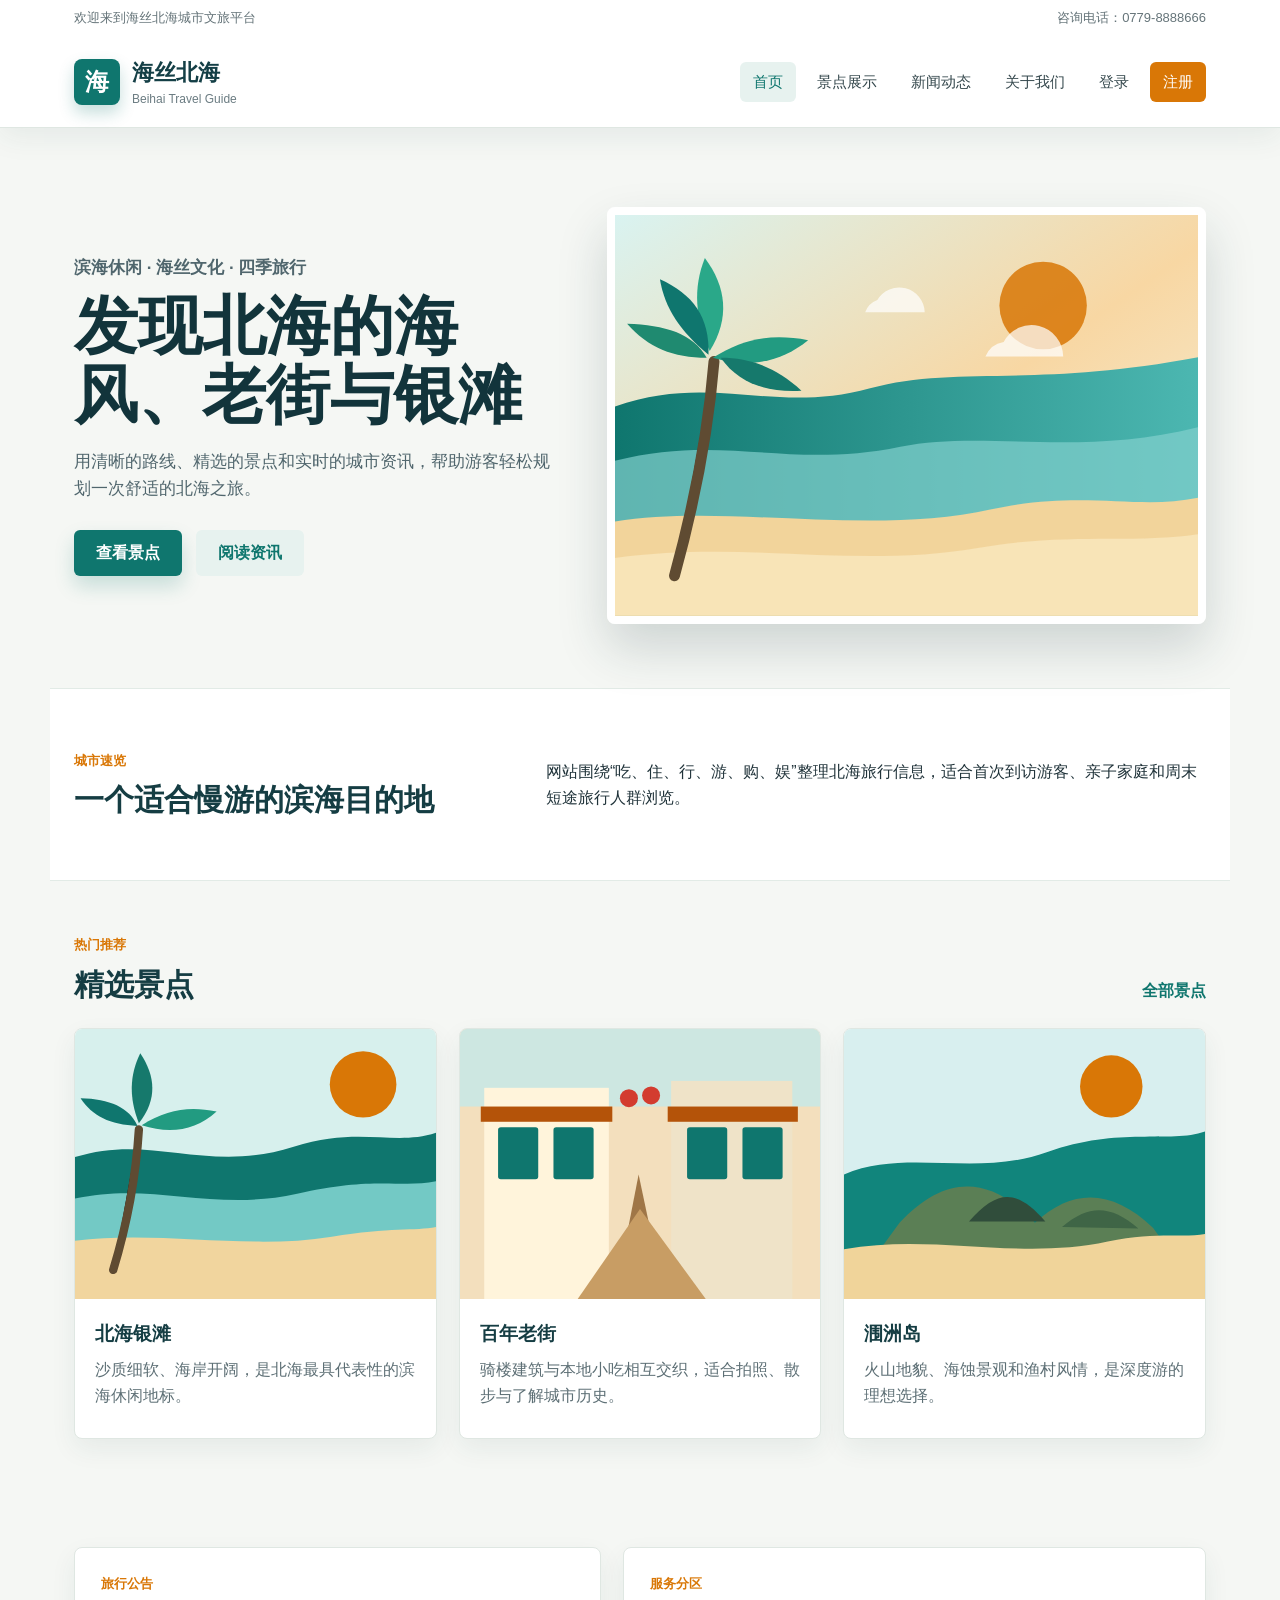
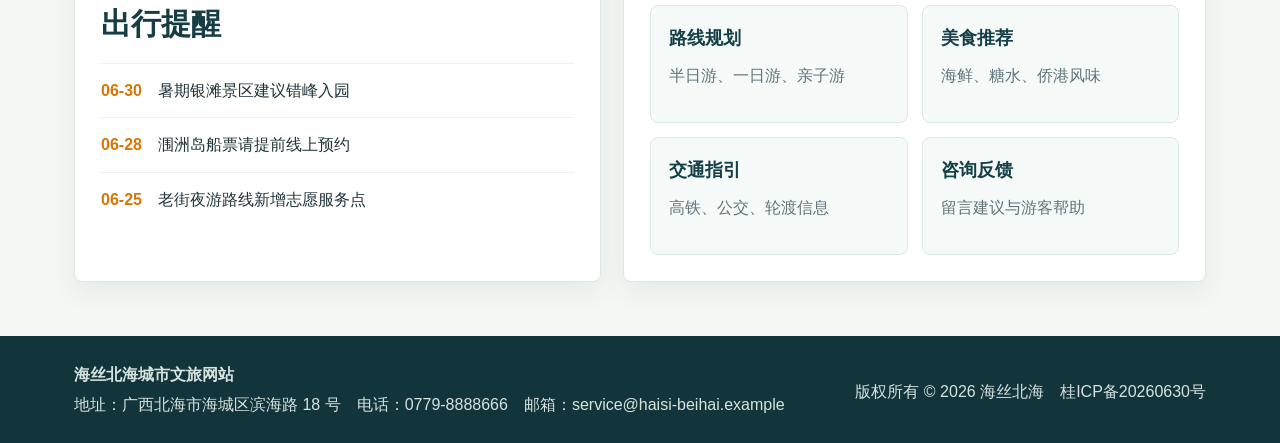
==== 网站/index.html @ 2cbcf2ac "Add files via upload" ====
<!DOCTYPE html>
<html lang="zh-CN">
<head>
  <meta charset="UTF-8">
  <meta name="viewport" content="width=device-width, initial-scale=1.0">
  <title>海丝北海 - 城市文旅首页</title>
  <link rel="stylesheet" href="css/style.css">
</head>
<body>
  <header class="site-header">
    <div class="topbar">
      <span>欢迎来到海丝北海城市文旅平台</span>
      <span>咨询电话：0779-8888666</span>
    </div>
    <div class="brand-row">
      <a class="logo" href="index.html" aria-label="海丝北海首页">
        <span class="logo-mark">海</span>
        <span>
          <strong>海丝北海</strong>
          <small>Beihai Travel Guide</small>
        </span>
      </a>
      <nav class="main-nav">
        <a class="active" href="index.html">首页</a>
        <a href="destinations.html">景点展示</a>
        <a href="news.html">新闻动态</a>
        <a href="about.html">关于我们</a>
        <a href="login.html">登录</a>
        <a class="nav-btn" href="register.html">注册</a>
      </nav>
    </div>
  </header>

  <main>
    <section class="hero carousel" aria-label="城市宣传轮播">
      <div class="hero-copy">
        <p class="eyebrow">滨海休闲 · 海丝文化 · 四季旅行</p>
        <h1>发现北海的海风、老街与银滩</h1>
        <p>用清晰的路线、精选的景点和实时的城市资讯，帮助游客轻松规划一次舒适的北海之旅。</p>
        <div class="hero-actions">
          <a class="primary-btn" href="destinations.html">查看景点</a>
          <a class="secondary-btn" href="news.html">阅读资讯</a>
        </div>
      </div>
      <div class="slide-panel">
        <div class="slide-track">
          <img src="assets/banner-beihai.svg" alt="北海银滩与海上日出">
          <img src="assets/banner-oldstreet.svg" alt="北海老街骑楼风貌">
          <img src="assets/banner-port.svg" alt="北海港口与海丝文化">
        </div>
      </div>
    </section>

    <section class="section intro-band">
      <div>
        <p class="section-kicker">城市速览</p>
        <h2>一个适合慢游的滨海目的地</h2>
      </div>
      <p>网站围绕“吃、住、行、游、购、娱”整理北海旅行信息，适合首次到访游客、亲子家庭和周末短途旅行人群浏览。</p>
    </section>

    <section class="section">
      <div class="section-title">
        <div>
          <p class="section-kicker">热门推荐</p>
          <h2>精选景点</h2>
        </div>
        <a class="text-link" href="destinations.html">全部景点</a>
      </div>
      <div class="card-grid">
        <article class="feature-card">
          <img src="assets/card-beach.svg" alt="银滩景区">
          <div class="card-body">
            <h3>北海银滩</h3>
            <p>沙质细软、海岸开阔，是北海最具代表性的滨海休闲地标。</p>
          </div>
        </article>
        <article class="feature-card">
          <img src="assets/card-street.svg" alt="北海老街">
          <div class="card-body">
            <h3>百年老街</h3>
            <p>骑楼建筑与本地小吃相互交织，适合拍照、散步与了解城市历史。</p>
          </div>
        </article>
        <article class="feature-card">
          <img src="assets/card-island.svg" alt="涠洲岛">
          <div class="card-body">
            <h3>涠洲岛</h3>
            <p>火山地貌、海蚀景观和渔村风情，是深度游的理想选择。</p>
          </div>
        </article>
      </div>
    </section>

    <section class="section info-layout">
      <div class="notice-box">
        <p class="section-kicker">旅行公告</p>
        <h2>出行提醒</h2>
        <ul class="notice-list">
          <li><span>06-30</span><a href="news.html">暑期银滩景区建议错峰入园</a></li>
          <li><span>06-28</span><a href="news.html">涠洲岛船票请提前线上预约</a></li>
          <li><span>06-25</span><a href="news.html">老街夜游路线新增志愿服务点</a></li>
        </ul>
      </div>
      <div class="service-box">
        <p class="section-kicker">服务分区</p>
        <div class="service-grid">
          <div>
            <strong>路线规划</strong>
            <span>半日游、一日游、亲子游</span>
          </div>
          <div>
            <strong>美食推荐</strong>
            <span>海鲜、糖水、侨港风味</span>
          </div>
          <div>
            <strong>交通指引</strong>
            <span>高铁、公交、轮渡信息</span>
          </div>
          <div>
            <strong>咨询反馈</strong>
            <span>留言建议与游客帮助</span>
          </div>
        </div>
      </div>
    </section>
  </main>

  <footer class="site-footer">
    <div>
      <strong>海丝北海城市文旅网站</strong>
      <p>地址：广西北海市海城区滨海路 18 号　电话：0779-8888666　邮箱：service@haisi-beihai.example</p>
    </div>
    <p>版权所有 © 2026 海丝北海　桂ICP备20260630号</p>
  </footer>
</body>
</html>
---- 网站/css/style.css ----
* {
  box-sizing: border-box;
}

body {
  margin: 0;
  color: #20333a;
  font-family: "Microsoft YaHei", "PingFang SC", Arial, sans-serif;
  line-height: 1.6;
  background: #f5f7f4;
}

a {
  color: inherit;
  text-decoration: none;
}

img {
  display: block;
  max-width: 100%;
}

.site-header {
  position: sticky;
  top: 0;
  z-index: 10;
  background: rgba(255, 255, 255, 0.96);
  border-bottom: 1px solid #dfe7e2;
  box-shadow: 0 8px 28px rgba(35, 71, 76, 0.08);
}

.topbar {
  display: flex;
  justify-content: space-between;
  gap: 24px;
  max-width: 1180px;
  margin: 0 auto;
  padding: 8px 24px;
  color: #657479;
  font-size: 13px;
}

.compact-header .brand-row {
  padding-top: 16px;
  padding-bottom: 16px;
}

.brand-row {
  display: flex;
  align-items: center;
  justify-content: space-between;
  gap: 28px;
  max-width: 1180px;
  margin: 0 auto;
  padding: 18px 24px;
}

.logo {
  display: flex;
  align-items: center;
  gap: 12px;
  min-width: 190px;
}

.logo-mark {
  display: grid;
  width: 46px;
  height: 46px;
  place-items: center;
  color: #fff;
  font-size: 24px;
  font-weight: 800;
  background: #0f766e;
  border-radius: 8px;
  box-shadow: 0 8px 16px rgba(15, 118, 110, 0.24);
}

.logo strong {
  display: block;
  color: #143f46;
  font-size: 22px;
  letter-spacing: 0;
}

.logo small {
  display: block;
  color: #6b7c82;
  font-size: 12px;
}

.main-nav {
  display: flex;
  align-items: center;
  justify-content: flex-end;
  gap: 8px;
  flex-wrap: wrap;
}

.main-nav a {
  padding: 8px 13px;
  border-radius: 6px;
  color: #35484d;
  font-size: 15px;
}

.main-nav a:hover,
.main-nav a.active {
  color: #0f766e;
  background: #e7f2ef;
}

.main-nav .nav-btn {
  color: #fff;
  background: #d97706;
}

.main-nav .nav-btn:hover,
.main-nav .nav-btn.active {
  color: #fff;
  background: #b45309;
}

.hero {
  display: grid;
  grid-template-columns: minmax(0, 0.9fr) minmax(360px, 1.1fr);
  align-items: center;
  gap: 42px;
  max-width: 1180px;
  min-height: 560px;
  margin: 0 auto;
  padding: 56px 24px 42px;
}

.hero-copy h1,
.page-hero h1 {
  margin: 0 0 18px;
  color: #12343b;
  font-size: clamp(36px, 5vw, 64px);
  line-height: 1.08;
  letter-spacing: 0;
}

.hero-copy p {
  max-width: 560px;
  color: #50666d;
  font-size: 17px;
}

.eyebrow,
.section-kicker {
  margin: 0 0 10px;
  color: #d97706;
  font-size: 13px;
  font-weight: 700;
  text-transform: uppercase;
}

.hero-actions {
  display: flex;
  gap: 14px;
  margin-top: 28px;
  flex-wrap: wrap;
}

.primary-btn,
.secondary-btn,
.auth-form button {
  display: inline-flex;
  align-items: center;
  justify-content: center;
  min-height: 44px;
  padding: 10px 22px;
  border: 0;
  border-radius: 6px;
  cursor: pointer;
  font-weight: 700;
}

.primary-btn,
.auth-form button {
  color: #fff;
  background: #0f766e;
  box-shadow: 0 10px 20px rgba(15, 118, 110, 0.2);
}

.primary-btn:hover,
.auth-form button:hover {
  background: #115e59;
}

.secondary-btn {
  color: #0f766e;
  background: #e7f2ef;
}

.slide-panel {
  overflow: hidden;
  border: 8px solid #fff;
  border-radius: 8px;
  box-shadow: 0 24px 50px rgba(25, 57, 63, 0.18);
}

.slide-track {
  display: flex;
  width: 300%;
  animation: slideShow 12s infinite;
}

.slide-track img {
  width: 33.333%;
  aspect-ratio: 16 / 11;
  object-fit: cover;
}

@keyframes slideShow {
  0%, 28% {
    transform: translateX(0);
  }
  35%, 62% {
    transform: translateX(-33.333%);
  }
  70%, 95% {
    transform: translateX(-66.666%);
  }
  100% {
    transform: translateX(0);
  }
}

.section {
  max-width: 1180px;
  margin: 0 auto;
  padding: 54px 24px;
}

.intro-band {
  display: grid;
  grid-template-columns: 0.8fr 1.2fr;
  gap: 32px;
  align-items: center;
  background: #fff;
  border-top: 1px solid #e2ebe6;
  border-bottom: 1px solid #e2ebe6;
}

.intro-band h2,
.section-title h2,
.notice-box h2,
.about-text h2 {
  margin: 0;
  color: #153d43;
  font-size: 30px;
  line-height: 1.25;
}

.section-title {
  display: flex;
  align-items: flex-end;
  justify-content: space-between;
  gap: 24px;
  margin-bottom: 24px;
}

.text-link {
  color: #0f766e;
  font-weight: 700;
}

.card-grid,
.product-grid {
  display: grid;
  grid-template-columns: repeat(3, minmax(0, 1fr));
  gap: 22px;
}

.feature-card,
.product-card,
.notice-box,
.service-box,
.news-item,
.sidebar,
.contact-card,
.auth-form,
.auth-visual {
  background: #fff;
  border: 1px solid #dfe7e2;
  border-radius: 8px;
  box-shadow: 0 10px 26px rgba(30, 64, 69, 0.07);
}

.feature-card {
  overflow: hidden;
}

.feature-card img {
  width: 100%;
  aspect-ratio: 4 / 3;
  object-fit: cover;
}

.card-body {
  padding: 20px;
}

.card-body h3,
.product-card h2,
.news-item h2 {
  margin: 0 0 8px;
  color: #153d43;
}

.card-body p,
.product-card p,
.news-item p,
.about-text p,
.contact-card p {
  margin: 0 0 10px;
  color: #5d6f75;
}

.info-layout {
  display: grid;
  grid-template-columns: 0.95fr 1.05fr;
  gap: 22px;
}

.notice-box,
.service-box,
.sidebar,
.contact-card {
  padding: 26px;
}

.notice-list {
  margin: 20px 0 0;
  padding: 0;
  list-style: none;
}

.notice-list li {
  display: flex;
  align-items: center;
  gap: 16px;
  padding: 14px 0;
  border-top: 1px solid #edf2ef;
}

.notice-list span {
  color: #d97706;
  font-weight: 700;
}

.service-grid {
  display: grid;
  grid-template-columns: repeat(2, minmax(0, 1fr));
  gap: 14px;
}

.service-grid div {
  min-height: 118px;
  padding: 18px;
  background: #f5faf8;
  border: 1px solid #dbe9e4;
  border-radius: 8px;
}

.service-grid strong,
.service-grid span {
  display: block;
}

.service-grid strong {
  margin-bottom: 10px;
  color: #143f46;
  font-size: 18px;
}

.service-grid span {
  color: #607379;
}

.page-hero {
  min-height: 300px;
  padding: 70px 24px;
  color: #fff;
  text-align: center;
  background: linear-gradient(110deg, rgba(12, 74, 80, 0.92), rgba(217, 119, 6, 0.72)), url("../assets/banner-beihai.svg") center / cover;
}

.page-hero h1,
.page-hero p {
  color: #fff;
}

.page-hero p {
  max-width: 680px;
  margin: 0 auto;
}

.scenic-hero {
  background-image: linear-gradient(110deg, rgba(12, 74, 80, 0.9), rgba(217, 119, 6, 0.68)), url("../assets/banner-oldstreet.svg");
}

.news-hero {
  background-image: linear-gradient(110deg, rgba(12, 74, 80, 0.9), rgba(217, 119, 6, 0.68)), url("../assets/banner-port.svg");
}

.about-hero {
  background-image: linear-gradient(110deg, rgba(12, 74, 80, 0.9), rgba(217, 119, 6, 0.68)), url("../assets/banner-beihai.svg");
}

.product-grid {
  grid-template-columns: repeat(2, minmax(0, 1fr));
}

.product-card {
  display: grid;
  grid-template-columns: 180px 1fr;
  gap: 20px;
  padding: 18px;
  align-items: center;
}

.product-card img {
  width: 180px;
  height: 135px;
  object-fit: cover;
  border-radius: 6px;
}

.news-layout,
.about-layout {
  display: grid;
  grid-template-columns: minmax(0, 1fr) 300px;
  gap: 24px;
  align-items: start;
}

.news-list {
  display: grid;
  gap: 18px;
}

.news-item {
  padding: 24px;
}

.news-item time {
  color: #d97706;
  font-weight: 700;
}

.sidebar {
  position: sticky;
  top: 110px;
}

.sidebar h3,
.contact-card h3 {
  margin-top: 0;
  color: #153d43;
}

.sidebar a {
  display: block;
  padding: 12px 0;
  color: #52676d;
  border-top: 1px solid #edf2ef;
}

.sidebar a:hover {
  color: #0f766e;
}

.about-text {
  padding-right: 18px;
}

.auth-page {
  display: grid;
  min-height: calc(100vh - 178px);
  place-items: center;
  padding: 48px 24px;
  background: linear-gradient(135deg, #e7f2ef 0%, #f6efe4 100%);
}

.auth-panel {
  display: grid;
  grid-template-columns: minmax(280px, 0.85fr) minmax(320px, 1fr);
  width: min(960px, 100%);
  gap: 22px;
}

.auth-visual {
  min-height: 420px;
  padding: 34px;
  color: #fff;
  background: linear-gradient(150deg, rgba(15, 118, 110, 0.93), rgba(217, 119, 6, 0.74)), url("../assets/banner-oldstreet.svg") center / cover;
}

.auth-visual h1 {
  margin: 0 0 14px;
  font-size: 38px;
  line-height: 1.18;
}

.auth-visual p {
  color: #eef8f4;
}

.auth-form {
  display: flex;
  flex-direction: column;
  padding: 32px;
}

.single-form {
  width: min(460px, 100%);
}

.auth-form h1,
.auth-form h2 {
  margin: 0 0 24px;
  color: #153d43;
  font-size: 28px;
}

.auth-form label {
  margin-bottom: 8px;
  color: #344c52;
  font-weight: 700;
}

.auth-form input,
.auth-form select {
  width: 100%;
  min-height: 44px;
  margin-bottom: 16px;
  padding: 10px 12px;
  color: #20333a;
  border: 1px solid #cbd8d2;
  border-radius: 6px;
  outline: none;
  background: #fff;
}

.auth-form input:focus,
.auth-form select:focus {
  border-color: #0f766e;
  box-shadow: 0 0 0 3px rgba(15, 118, 110, 0.12);
}

.form-row {
  display: flex;
  align-items: center;
  justify-content: space-between;
  gap: 16px;
  margin: 0 0 16px;
}

.check-line {
  display: flex;
  align-items: center;
  gap: 8px;
  margin: 0;
  font-weight: 400;
}

.check-line input {
  width: auto;
  min-height: auto;
  margin: 0;
}

.form-row a,
.form-tip a {
  color: #0f766e;
  font-weight: 700;
}

.agree-line {
  margin-bottom: 18px;
}

.form-tip {
  margin: 18px 0 0;
  text-align: center;
  color: #607379;
}

.site-footer {
  display: flex;
  align-items: center;
  justify-content: space-between;
  gap: 24px;
  padding: 26px max(24px, calc((100vw - 1180px) / 2 + 24px));
  color: #d7e3df;
  background: #12343b;
}

.site-footer p {
  margin: 4px 0 0;
}

@media (max-width: 900px) {
  .brand-row,
  .topbar,
  .site-footer,
  .form-row {
    align-items: flex-start;
    flex-direction: column;
  }

  .main-nav {
    justify-content: flex-start;
  }

  .hero,
  .intro-band,
  .info-layout,
  .auth-panel,
  .news-layout,
  .about-layout {
    grid-template-columns: 1fr;
  }

  .card-grid,
  .product-grid {
    grid-template-columns: 1fr;
  }

  .hero {
    min-height: auto;
    padding-top: 38px;
  }

  .auth-visual {
    min-height: 260px;
  }

  .sidebar {
    position: static;
  }
}

@media (max-width: 620px) {
  .main-nav a {
    padding: 7px 10px;
    font-size: 14px;
  }

  .hero-copy h1,
  .page-hero h1 {
    font-size: 36px;
  }

  .service-grid,
  .product-card {
    grid-template-columns: 1fr;
  }

  .product-card img {
    width: 100%;
    height: auto;
  }

  .section {
    padding: 42px 18px;
  }

  .auth-page {
    padding: 32px 18px;
  }
}
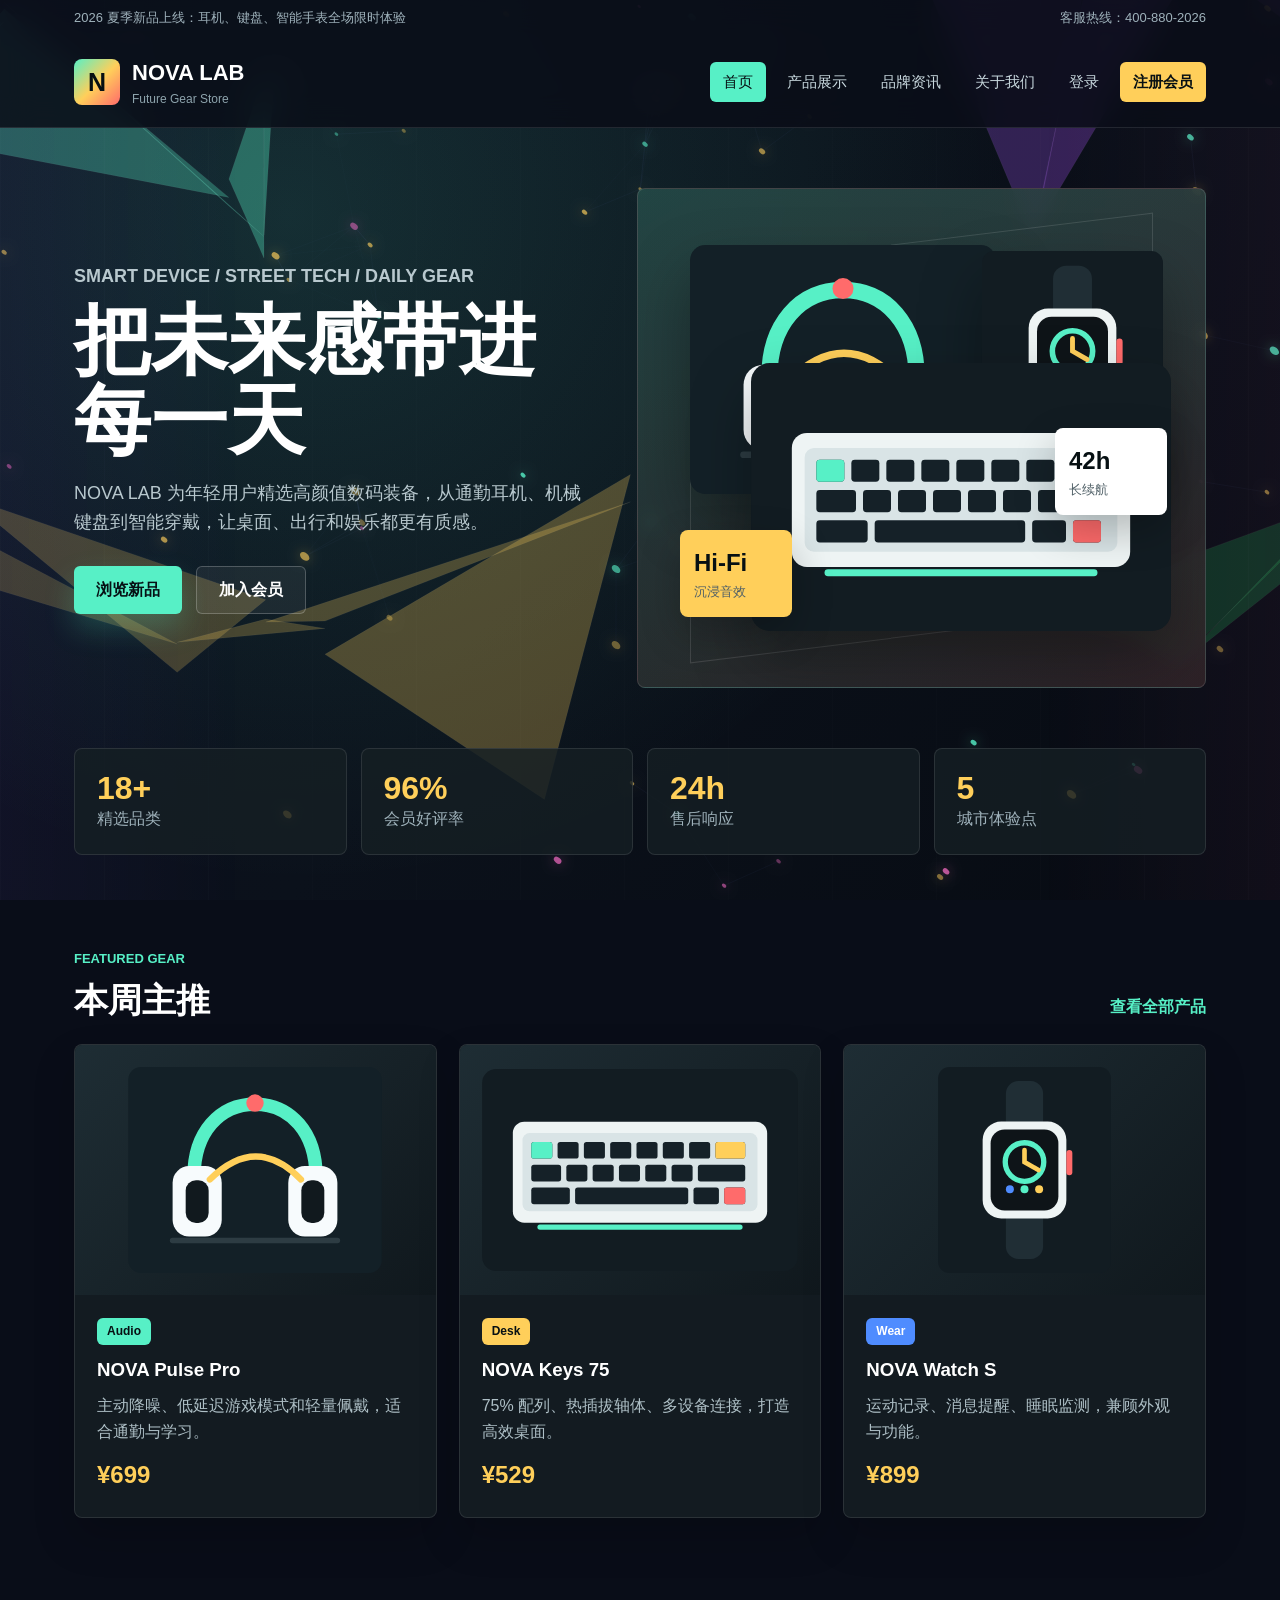
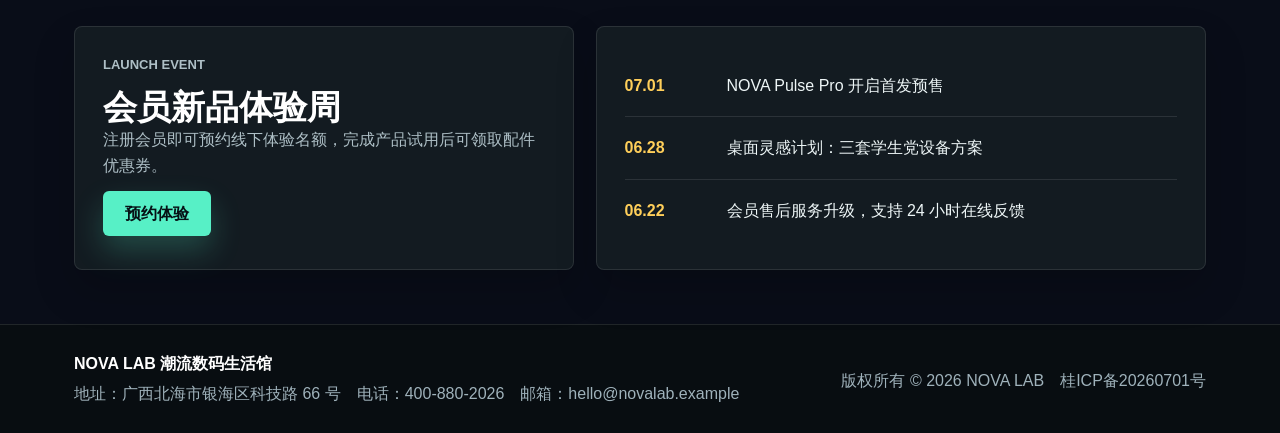
==== commit e63ae92f: "Sync animated site into Pages subfolder" ====
--- a/网站/index.html
+++ b/网站/index.html
@@ -3,124 +3,123 @@
 <head>
   <meta charset="UTF-8">
   <meta name="viewport" content="width=device-width, initial-scale=1.0">
-  <title>海丝北海 - 城市文旅首页</title>
+  <title>NOVA LAB - 潮流数码生活馆</title>
   <link rel="stylesheet" href="css/style.css">
 </head>
 <body>
+  <canvas id="ambient-canvas" aria-hidden="true"></canvas>
   <header class="site-header">
-    <div class="topbar">
-      <span>欢迎来到海丝北海城市文旅平台</span>
-      <span>咨询电话：0779-8888666</span>
+    <div class="announcement">
+      <span>2026 夏季新品上线：耳机、键盘、智能手表全场限时体验</span>
+      <span>客服热线：400-880-2026</span>
     </div>
-    <div class="brand-row">
-      <a class="logo" href="index.html" aria-label="海丝北海首页">
-        <span class="logo-mark">海</span>
-        <span>
-          <strong>海丝北海</strong>
-          <small>Beihai Travel Guide</small>
-        </span>
+    <div class="nav-wrap">
+      <a class="brand" href="index.html" aria-label="NOVA LAB 首页">
+        <span class="brand-mark">N</span>
+        <span><strong>NOVA LAB</strong><small>Future Gear Store</small></span>
       </a>
       <nav class="main-nav">
         <a class="active" href="index.html">首页</a>
-        <a href="destinations.html">景点展示</a>
-        <a href="news.html">新闻动态</a>
+        <a href="destinations.html">产品展示</a>
+        <a href="news.html">品牌资讯</a>
         <a href="about.html">关于我们</a>
         <a href="login.html">登录</a>
-        <a class="nav-btn" href="register.html">注册</a>
+        <a class="nav-action" href="register.html">注册会员</a>
       </nav>
     </div>
   </header>
 
   <main>
-    <section class="hero carousel" aria-label="城市宣传轮播">
+    <section class="hero">
       <div class="hero-copy">
-        <p class="eyebrow">滨海休闲 · 海丝文化 · 四季旅行</p>
-        <h1>发现北海的海风、老街与银滩</h1>
-        <p>用清晰的路线、精选的景点和实时的城市资讯，帮助游客轻松规划一次舒适的北海之旅。</p>
+        <p class="eyebrow">Smart Device / Street Tech / Daily Gear</p>
+        <h1>把未来感带进每一天</h1>
+        <p>NOVA LAB 为年轻用户精选高颜值数码装备，从通勤耳机、机械键盘到智能穿戴，让桌面、出行和娱乐都更有质感。</p>
         <div class="hero-actions">
-          <a class="primary-btn" href="destinations.html">查看景点</a>
-          <a class="secondary-btn" href="news.html">阅读资讯</a>
+          <a class="primary-btn" href="destinations.html">浏览新品</a>
+          <a class="ghost-btn" href="register.html">加入会员</a>
         </div>
       </div>
-      <div class="slide-panel">
-        <div class="slide-track">
-          <img src="assets/banner-beihai.svg" alt="北海银滩与海上日出">
-          <img src="assets/banner-oldstreet.svg" alt="北海老街骑楼风貌">
-          <img src="assets/banner-port.svg" alt="北海港口与海丝文化">
+      <div class="hero-stage" aria-label="NOVA LAB 产品视觉">
+        <img class="hero-device hero-device-main" src="assets/nova-headphone.svg" alt="NOVA Pulse 无线耳机">
+        <img class="hero-device hero-device-watch" src="assets/nova-watch.svg" alt="NOVA Watch 智能手表">
+        <img class="hero-device hero-device-keyboard" src="assets/nova-keyboard.svg" alt="NOVA Keys 机械键盘">
+        <div class="spec-card spec-one">
+          <strong>42h</strong>
+          <span>长续航</span>
+        </div>
+        <div class="spec-card spec-two">
+          <strong>Hi-Fi</strong>
+          <span>沉浸音效</span>
         </div>
       </div>
     </section>
 
-    <section class="section intro-band">
-      <div>
-        <p class="section-kicker">城市速览</p>
-        <h2>一个适合慢游的滨海目的地</h2>
-      </div>
-      <p>网站围绕“吃、住、行、游、购、娱”整理北海旅行信息，适合首次到访游客、亲子家庭和周末短途旅行人群浏览。</p>
+    <section class="metric-strip">
+      <div><strong>18+</strong><span>精选品类</span></div>
+      <div><strong>96%</strong><span>会员好评率</span></div>
+      <div><strong>24h</strong><span>售后响应</span></div>
+      <div><strong>5</strong><span>城市体验点</span></div>
     </section>
 
     <section class="section">
-      <div class="section-title">
+      <div class="section-head">
         <div>
-          <p class="section-kicker">热门推荐</p>
-          <h2>精选景点</h2>
+          <p class="eyebrow">Featured Gear</p>
+          <h2>本周主推</h2>
         </div>
-        <a class="text-link" href="destinations.html">全部景点</a>
+        <a class="text-link" href="destinations.html">查看全部产品</a>
       </div>
-      <div class="card-grid">
-        <article class="feature-card">
-          <img src="assets/card-beach.svg" alt="银滩景区">
-          <div class="card-body">
-            <h3>北海银滩</h3>
-            <p>沙质细软、海岸开阔，是北海最具代表性的滨海休闲地标。</p>
+      <div class="product-grid">
+        <article class="product-card">
+          <img src="assets/nova-headphone.svg" alt="NOVA Pulse Pro 无线耳机">
+          <div class="product-body">
+            <span class="tag">Audio</span>
+            <h3>NOVA Pulse Pro</h3>
+            <p>主动降噪、低延迟游戏模式和轻量佩戴，适合通勤与学习。</p>
+            <strong>¥699</strong>
           </div>
         </article>
-        <article class="feature-card">
-          <img src="assets/card-street.svg" alt="北海老街">
-          <div class="card-body">
-            <h3>百年老街</h3>
-            <p>骑楼建筑与本地小吃相互交织，适合拍照、散步与了解城市历史。</p>
+        <article class="product-card">
+          <img src="assets/nova-keyboard.svg" alt="NOVA Keys 机械键盘">
+          <div class="product-body">
+            <span class="tag orange">Desk</span>
+            <h3>NOVA Keys 75</h3>
+            <p>75% 配列、热插拔轴体、多设备连接，打造高效桌面。</p>
+            <strong>¥529</strong>
           </div>
         </article>
-        <article class="feature-card">
-          <img src="assets/card-island.svg" alt="涠洲岛">
-          <div class="card-body">
-            <h3>涠洲岛</h3>
-            <p>火山地貌、海蚀景观和渔村风情，是深度游的理想选择。</p>
+        <article class="product-card">
+          <img src="assets/nova-watch.svg" alt="NOVA Watch 智能手表">
+          <div class="product-body">
+            <span class="tag blue">Wear</span>
+            <h3>NOVA Watch S</h3>
+            <p>运动记录、消息提醒、睡眠监测，兼顾外观与功能。</p>
+            <strong>¥899</strong>
           </div>
         </article>
       </div>
     </section>
 
-    <section class="section info-layout">
-      <div class="notice-box">
-        <p class="section-kicker">旅行公告</p>
-        <h2>出行提醒</h2>
-        <ul class="notice-list">
-          <li><span>06-30</span><a href="news.html">暑期银滩景区建议错峰入园</a></li>
-          <li><span>06-28</span><a href="news.html">涠洲岛船票请提前线上预约</a></li>
-          <li><span>06-25</span><a href="news.html">老街夜游路线新增志愿服务点</a></li>
-        </ul>
+    <section class="section split-section">
+      <div class="campaign-panel">
+        <p class="eyebrow">Launch Event</p>
+        <h2>会员新品体验周</h2>
+        <p>注册会员即可预约线下体验名额，完成产品试用后可领取配件优惠券。</p>
+        <a class="primary-btn" href="register.html">预约体验</a>
       </div>
-      <div class="service-box">
-        <p class="section-kicker">服务分区</p>
-        <div class="service-grid">
-          <div>
-            <strong>路线规划</strong>
-            <span>半日游、一日游、亲子游</span>
-          </div>
-          <div>
-            <strong>美食推荐</strong>
-            <span>海鲜、糖水、侨港风味</span>
-          </div>
-          <div>
-            <strong>交通指引</strong>
-            <span>高铁、公交、轮渡信息</span>
-          </div>
-          <div>
-            <strong>咨询反馈</strong>
-            <span>留言建议与游客帮助</span>
-          </div>
+      <div class="news-panel">
+        <div class="news-row">
+          <time datetime="2026-07-01">07.01</time>
+          <a href="news.html">NOVA Pulse Pro 开启首发预售</a>
+        </div>
+        <div class="news-row">
+          <time datetime="2026-06-28">06.28</time>
+          <a href="news.html">桌面灵感计划：三套学生党设备方案</a>
+        </div>
+        <div class="news-row">
+          <time datetime="2026-06-22">06.22</time>
+          <a href="news.html">会员售后服务升级，支持 24 小时在线反馈</a>
         </div>
       </div>
     </section>
@@ -128,10 +127,11 @@
 
   <footer class="site-footer">
     <div>
-      <strong>海丝北海城市文旅网站</strong>
-      <p>地址：广西北海市海城区滨海路 18 号　电话：0779-8888666　邮箱：service@haisi-beihai.example</p>
+      <strong>NOVA LAB 潮流数码生活馆</strong>
+      <p>地址：广西北海市银海区科技路 66 号　电话：400-880-2026　邮箱：hello@novalab.example</p>
     </div>
-    <p>版权所有 © 2026 海丝北海　桂ICP备20260630号</p>
+    <p>版权所有 © 2026 NOVA LAB　桂ICP备20260701号</p>
   </footer>
+  <script src="js/ambient.js"></script>
 </body>
 </html>
--- a/网站/css/style.css
+++ b/网站/css/style.css
@@ -4,10 +4,36 @@
 
 body {
   margin: 0;
-  color: #20333a;
+  color: #eef6f7;
   font-family: "Microsoft YaHei", "PingFang SC", Arial, sans-serif;
   line-height: 1.6;
-  background: #f5f7f4;
+  background: #090d18;
+  overflow-x: hidden;
+}
+
+#ambient-canvas {
+  position: fixed;
+  inset: 0;
+  z-index: -2;
+  width: 100%;
+  height: 100%;
+  pointer-events: none;
+  background:
+    radial-gradient(circle at 12% 18%, rgba(118, 70, 255, 0.16), transparent 30%),
+    radial-gradient(circle at 82% 12%, rgba(87, 240, 198, 0.12), transparent 28%),
+    linear-gradient(180deg, #0a0d1c 0%, #0b1019 52%, #070b12 100%);
+}
+
+body::before {
+  position: fixed;
+  inset: 0;
+  z-index: -1;
+  content: "";
+  pointer-events: none;
+  background:
+    linear-gradient(90deg, rgba(142, 93, 255, 0.12), transparent 20%, transparent 80%, rgba(255, 111, 203, 0.1)),
+    repeating-linear-gradient(90deg, rgba(255, 255, 255, 0.03) 0 1px, transparent 1px 104px);
+  opacity: 0.44;
 }
 
 a {
@@ -23,29 +49,29 @@
 .site-header {
   position: sticky;
   top: 0;
-  z-index: 10;
-  background: rgba(255, 255, 255, 0.96);
-  border-bottom: 1px solid #dfe7e2;
-  box-shadow: 0 8px 28px rgba(35, 71, 76, 0.08);
-}
-
-.topbar {
+  z-index: 20;
+  background: rgba(10, 13, 24, 0.86);
+  border-bottom: 1px solid rgba(255, 255, 255, 0.1);
+  backdrop-filter: blur(16px);
+}
+
+.announcement {
   display: flex;
   justify-content: space-between;
-  gap: 24px;
+  gap: 20px;
   max-width: 1180px;
   margin: 0 auto;
   padding: 8px 24px;
-  color: #657479;
+  color: #9fb2bb;
   font-size: 13px;
 }
 
-.compact-header .brand-row {
+.compact-header .nav-wrap {
   padding-top: 16px;
   padding-bottom: 16px;
 }
 
-.brand-row {
+.nav-wrap {
   display: flex;
   align-items: center;
   justify-content: space-between;
@@ -55,36 +81,38 @@
   padding: 18px 24px;
 }
 
-.logo {
+.brand {
   display: flex;
   align-items: center;
   gap: 12px;
-  min-width: 190px;
-}
-
-.logo-mark {
+  min-width: 205px;
+}
+
+.brand-mark {
   display: grid;
   width: 46px;
   height: 46px;
   place-items: center;
-  color: #fff;
-  font-size: 24px;
-  font-weight: 800;
-  background: #0f766e;
+  color: #071013;
+  font-size: 25px;
+  font-weight: 900;
+  background: linear-gradient(135deg, #57f0c6, #ffcf5a 52%, #ff6b6b);
   border-radius: 8px;
-  box-shadow: 0 8px 16px rgba(15, 118, 110, 0.24);
-}
-
-.logo strong {
+}
+
+.brand strong,
+.brand small {
   display: block;
-  color: #143f46;
+}
+
+.brand strong {
+  color: #ffffff;
   font-size: 22px;
   letter-spacing: 0;
 }
 
-.logo small {
-  display: block;
-  color: #6b7c82;
+.brand small {
+  color: #8ea4ad;
   font-size: 12px;
 }
 
@@ -98,72 +126,72 @@
 
 .main-nav a {
   padding: 8px 13px;
+  color: #c8d8de;
   border-radius: 6px;
-  color: #35484d;
   font-size: 15px;
 }
 
 .main-nav a:hover,
 .main-nav a.active {
-  color: #0f766e;
-  background: #e7f2ef;
-}
-
-.main-nav .nav-btn {
-  color: #fff;
-  background: #d97706;
-}
-
-.main-nav .nav-btn:hover,
-.main-nav .nav-btn.active {
-  color: #fff;
-  background: #b45309;
+  color: #071013;
+  background: #57f0c6;
+}
+
+.main-nav .nav-action {
+  color: #071013;
+  background: #ffcf5a;
+  font-weight: 800;
+}
+
+.main-nav .nav-action:hover,
+.main-nav .nav-action.active {
+  color: #071013;
+  background: #ff9f43;
 }
 
 .hero {
   display: grid;
-  grid-template-columns: minmax(0, 0.9fr) minmax(360px, 1.1fr);
-  align-items: center;
-  gap: 42px;
+  grid-template-columns: minmax(0, 0.95fr) minmax(420px, 1.05fr);
+  gap: 48px;
+  align-items: center;
   max-width: 1180px;
-  min-height: 560px;
+  min-height: 620px;
   margin: 0 auto;
-  padding: 56px 24px 42px;
+  padding: 56px 24px;
 }
 
 .hero-copy h1,
 .page-hero h1 {
   margin: 0 0 18px;
-  color: #12343b;
-  font-size: clamp(36px, 5vw, 64px);
-  line-height: 1.08;
+  color: #ffffff;
+  font-size: clamp(42px, 6vw, 78px);
+  line-height: 1.04;
   letter-spacing: 0;
 }
 
 .hero-copy p {
-  max-width: 560px;
-  color: #50666d;
-  font-size: 17px;
-}
-
-.eyebrow,
-.section-kicker {
+  max-width: 600px;
+  color: #b8c8ce;
+  font-size: 18px;
+}
+
+.eyebrow {
   margin: 0 0 10px;
-  color: #d97706;
+  color: #57f0c6;
   font-size: 13px;
-  font-weight: 700;
+  font-weight: 800;
   text-transform: uppercase;
 }
 
 .hero-actions {
   display: flex;
   gap: 14px;
-  margin-top: 28px;
+  margin-top: 30px;
   flex-wrap: wrap;
 }
 
 .primary-btn,
-.secondary-btn,
+.ghost-btn,
 .auth-form button {
   display: inline-flex;
   align-items: center;
@@ -173,58 +201,130 @@
   border: 0;
   border-radius: 6px;
   cursor: pointer;
-  font-weight: 700;
+  font-weight: 800;
 }
 
 .primary-btn,
 .auth-form button {
-  color: #fff;
-  background: #0f766e;
-  box-shadow: 0 10px 20px rgba(15, 118, 110, 0.2);
+  color: #061115;
+  background: #57f0c6;
+  box-shadow: 0 14px 30px rgba(87, 240, 198, 0.22);
 }
 
 .primary-btn:hover,
 .auth-form button:hover {
-  background: #115e59;
-}
-
-.secondary-btn {
-  color: #0f766e;
-  background: #e7f2ef;
-}
-
-.slide-panel {
+  background: #2ed0aa;
+}
+
+.ghost-btn {
+  color: #ffffff;
+  border: 1px solid rgba(255, 255, 255, 0.22);
+  background: rgba(255, 255, 255, 0.06);
+}
+
+.hero-stage {
+  position: relative;
+  min-height: 500px;
+  border: 1px solid rgba(255, 255, 255, 0.12);
+  border-radius: 8px;
   overflow: hidden;
-  border: 8px solid #fff;
+  background:
+    linear-gradient(150deg, rgba(87, 240, 198, 0.16), rgba(255, 107, 107, 0.12)),
+    linear-gradient(180deg, rgba(25, 37, 43, 0.9), rgba(17, 25, 30, 0.88));
+  backdrop-filter: blur(8px);
+}
+
+.hero-stage::before {
+  position: absolute;
+  inset: 52px;
+  content: "";
+  border: 1px solid rgba(255, 255, 255, 0.12);
+  transform: skewY(-7deg);
+}
+
+.hero-device {
+  position: absolute;
+  filter: drop-shadow(0 28px 30px rgba(0, 0, 0, 0.32));
+}
+
+.hero-device-main {
+  width: 54%;
+  top: 56px;
+  left: 52px;
+}
+
+.hero-device-watch {
+  width: 32%;
+  right: 42px;
+  top: 62px;
+}
+
+.hero-device-keyboard {
+  width: 74%;
+  right: 34px;
+  bottom: 56px;
+}
+
+.spec-card {
+  position: absolute;
+  min-width: 112px;
+  padding: 14px;
+  color: #071013;
+  background: #ffffff;
   border-radius: 8px;
-  box-shadow: 0 24px 50px rgba(25, 57, 63, 0.18);
-}
-
-.slide-track {
-  display: flex;
-  width: 300%;
-  animation: slideShow 12s infinite;
-}
-
-.slide-track img {
-  width: 33.333%;
-  aspect-ratio: 16 / 11;
-  object-fit: cover;
-}
-
-@keyframes slideShow {
-  0%, 28% {
-    transform: translateX(0);
-  }
-  35%, 62% {
-    transform: translateX(-33.333%);
-  }
-  70%, 95% {
-    transform: translateX(-66.666%);
-  }
-  100% {
-    transform: translateX(0);
-  }
+  box-shadow: 0 16px 40px rgba(0, 0, 0, 0.24);
+}
+
+.spec-card strong,
+.spec-card span {
+  display: block;
+}
+
+.spec-card strong {
+  font-size: 24px;
+}
+
+.spec-card span {
+  color: #506067;
+  font-size: 13px;
+}
+
+.spec-one {
+  right: 38px;
+  bottom: 172px;
+}
+
+.spec-two {
+  left: 42px;
+  bottom: 70px;
+  background: #ffcf5a;
+}
+
+.metric-strip {
+  display: grid;
+  grid-template-columns: repeat(4, minmax(0, 1fr));
+  max-width: 1180px;
+  margin: 0 auto;
+  padding: 0 24px 40px;
+  gap: 14px;
+}
+
+.metric-strip div {
+  padding: 22px;
+  background: rgba(21, 31, 36, 0.82);
+  border: 1px solid rgba(255, 255, 255, 0.1);
+  border-radius: 8px;
+}
+
+.metric-strip strong {
+  display: block;
+  color: #ffcf5a;
+  font-size: 32px;
+  line-height: 1.1;
+}
+
+.metric-strip span {
+  color: #9fb2bb;
 }
 
 .section {
@@ -233,27 +333,7 @@
   padding: 54px 24px;
 }
 
-.intro-band {
-  display: grid;
-  grid-template-columns: 0.8fr 1.2fr;
-  gap: 32px;
-  align-items: center;
-  background: #fff;
-  border-top: 1px solid #e2ebe6;
-  border-bottom: 1px solid #e2ebe6;
-}
-
-.intro-band h2,
-.section-title h2,
-.notice-box h2,
-.about-text h2 {
-  margin: 0;
-  color: #153d43;
-  font-size: 30px;
-  line-height: 1.25;
-}
-
-.section-title {
+.section-head {
   display: flex;
   align-items: flex-end;
   justify-content: space-between;
@@ -261,251 +341,280 @@
   margin-bottom: 24px;
 }
 
+.section-head h2,
+.campaign-panel h2,
+.about-copy h2 {
+  margin: 0;
+  color: #ffffff;
+  font-size: 34px;
+  line-height: 1.18;
+}
+
 .text-link {
-  color: #0f766e;
-  font-weight: 700;
-}
-
-.card-grid,
+  color: #57f0c6;
+  font-weight: 800;
+}
+
 .product-grid {
   display: grid;
   grid-template-columns: repeat(3, minmax(0, 1fr));
   gap: 22px;
 }
 
-.feature-card,
 .product-card,
-.notice-box,
-.service-box,
-.news-item,
-.sidebar,
-.contact-card,
+.catalog-card,
+.campaign-panel,
+.news-panel,
+.article-card,
+.side-panel,
+.contact-panel,
 .auth-form,
-.auth-visual {
-  background: #fff;
-  border: 1px solid #dfe7e2;
+.auth-intro {
+  background: rgba(21, 31, 36, 0.86);
+  border: 1px solid rgba(255, 255, 255, 0.1);
   border-radius: 8px;
-  box-shadow: 0 10px 26px rgba(30, 64, 69, 0.07);
-}
-
-.feature-card {
+  box-shadow: 0 20px 42px rgba(0, 0, 0, 0.18);
+  backdrop-filter: blur(10px);
+}
+
+.product-card {
   overflow: hidden;
 }
 
-.feature-card img {
+.product-card img {
   width: 100%;
-  aspect-ratio: 4 / 3;
-  object-fit: cover;
-}
-
-.card-body {
-  padding: 20px;
-}
-
-.card-body h3,
-.product-card h2,
-.news-item h2 {
+  height: 250px;
+  object-fit: contain;
+  padding: 22px;
+  background: linear-gradient(135deg, #1e2d34, #10181d);
+}
+
+.product-body {
+  padding: 22px;
+}
+
+.tag {
+  display: inline-flex;
+  margin-bottom: 10px;
+  padding: 4px 10px;
+  color: #071013;
+  background: #57f0c6;
+  border-radius: 6px;
+  font-size: 12px;
+  font-weight: 900;
+}
+
+.tag.orange {
+  background: #ffcf5a;
+}
+
+.tag.blue {
+  color: #ffffff;
+  background: #4f8cff;
+}
+
+.tag.red {
+  color: #ffffff;
+  background: #ff6b6b;
+}
+
+.product-body h3,
+.catalog-card h2,
+.article-card h2 {
   margin: 0 0 8px;
-  color: #153d43;
-}
-
-.card-body p,
-.product-card p,
-.news-item p,
-.about-text p,
-.contact-card p {
-  margin: 0 0 10px;
-  color: #5d6f75;
-}
-
-.info-layout {
-  display: grid;
-  grid-template-columns: 0.95fr 1.05fr;
+  color: #ffffff;
+}
+
+.product-body p,
+.catalog-card p,
+.article-card p,
+.about-copy p,
+.contact-panel p,
+.campaign-panel p {
+  margin: 0 0 12px;
+  color: #aebfc6;
+}
+
+.product-body strong {
+  color: #ffcf5a;
+  font-size: 24px;
+}
+
+.split-section {
+  display: grid;
+  grid-template-columns: 0.9fr 1.1fr;
   gap: 22px;
 }
 
-.notice-box,
-.service-box,
-.sidebar,
-.contact-card {
-  padding: 26px;
-}
-
-.notice-list {
-  margin: 20px 0 0;
-  padding: 0;
-  list-style: none;
-}
-
-.notice-list li {
-  display: flex;
-  align-items: center;
-  gap: 16px;
-  padding: 14px 0;
-  border-top: 1px solid #edf2ef;
-}
-
-.notice-list span {
-  color: #d97706;
-  font-weight: 700;
-}
-
-.service-grid {
+.campaign-panel,
+.news-panel {
+  padding: 28px;
+}
+
+.news-row {
+  display: grid;
+  grid-template-columns: 84px 1fr;
+  gap: 18px;
+  padding: 18px 0;
+  border-bottom: 1px solid rgba(255, 255, 255, 0.1);
+}
+
+.news-row:last-child {
+  border-bottom: 0;
+}
+
+.news-row time {
+  color: #ffcf5a;
+  font-weight: 900;
+}
+
+.news-row a:hover {
+  color: #57f0c6;
+}
+
+.page-hero {
+  min-height: 310px;
+  padding: 76px 24px;
+  text-align: center;
+  background:
+    linear-gradient(120deg, rgba(14, 20, 24, 0.96), rgba(20, 31, 36, 0.76)),
+    url("../assets/nova-keyboard.svg") center / contain no-repeat,
+    #0e1418;
+}
+
+.page-hero p {
+  max-width: 720px;
+  margin: 0 auto;
+  color: #b8c8ce;
+}
+
+.product-hero {
+  background-image:
+    linear-gradient(120deg, rgba(14, 20, 24, 0.96), rgba(20, 31, 36, 0.74)),
+    url("../assets/nova-headphone.svg");
+}
+
+.news-hero {
+  background-image:
+    linear-gradient(120deg, rgba(14, 20, 24, 0.96), rgba(20, 31, 36, 0.74)),
+    url("../assets/nova-speaker.svg");
+}
+
+.about-hero {
+  background-image:
+    linear-gradient(120deg, rgba(14, 20, 24, 0.96), rgba(20, 31, 36, 0.74)),
+    url("../assets/nova-watch.svg");
+}
+
+.catalog {
   display: grid;
   grid-template-columns: repeat(2, minmax(0, 1fr));
-  gap: 14px;
-}
-
-.service-grid div {
-  min-height: 118px;
-  padding: 18px;
-  background: #f5faf8;
-  border: 1px solid #dbe9e4;
+  gap: 22px;
+}
+
+.catalog-card {
+  display: grid;
+  grid-template-columns: 190px 1fr;
+  gap: 22px;
+  align-items: center;
+  padding: 22px;
+}
+
+.catalog-card img {
+  width: 190px;
+  height: 180px;
+  object-fit: contain;
+  padding: 14px;
+  background: #10181d;
   border-radius: 8px;
 }
 
-.service-grid strong,
-.service-grid span {
-  display: block;
-}
-
-.service-grid strong {
-  margin-bottom: 10px;
-  color: #143f46;
-  font-size: 18px;
-}
-
-.service-grid span {
-  color: #607379;
-}
-
-.page-hero {
-  min-height: 300px;
-  padding: 70px 24px;
-  color: #fff;
-  text-align: center;
-  background: linear-gradient(110deg, rgba(12, 74, 80, 0.92), rgba(217, 119, 6, 0.72)), url("../assets/banner-beihai.svg") center / cover;
-}
-
-.page-hero h1,
-.page-hero p {
-  color: #fff;
-}
-
-.page-hero p {
-  max-width: 680px;
-  margin: 0 auto;
-}
-
-.scenic-hero {
-  background-image: linear-gradient(110deg, rgba(12, 74, 80, 0.9), rgba(217, 119, 6, 0.68)), url("../assets/banner-oldstreet.svg");
-}
-
-.news-hero {
-  background-image: linear-gradient(110deg, rgba(12, 74, 80, 0.9), rgba(217, 119, 6, 0.68)), url("../assets/banner-port.svg");
-}
-
-.about-hero {
-  background-image: linear-gradient(110deg, rgba(12, 74, 80, 0.9), rgba(217, 119, 6, 0.68)), url("../assets/banner-beihai.svg");
-}
-
-.product-grid {
-  grid-template-columns: repeat(2, minmax(0, 1fr));
-}
-
-.product-card {
-  display: grid;
-  grid-template-columns: 180px 1fr;
-  gap: 20px;
-  padding: 18px;
-  align-items: center;
-}
-
-.product-card img {
-  width: 180px;
-  height: 135px;
-  object-fit: cover;
-  border-radius: 6px;
+.catalog-card ul {
+  margin: 12px 0 0;
+  padding-left: 18px;
+  color: #c7d5da;
 }
 
 .news-layout,
 .about-layout {
   display: grid;
-  grid-template-columns: minmax(0, 1fr) 300px;
+  grid-template-columns: minmax(0, 1fr) 310px;
   gap: 24px;
   align-items: start;
 }
 
-.news-list {
+.article-list {
   display: grid;
   gap: 18px;
 }
 
-.news-item {
-  padding: 24px;
-}
-
-.news-item time {
-  color: #d97706;
-  font-weight: 700;
-}
-
-.sidebar {
+.article-card,
+.side-panel,
+.contact-panel {
+  padding: 26px;
+}
+
+.article-card time {
+  color: #ffcf5a;
+  font-weight: 900;
+}
+
+.side-panel {
   position: sticky;
-  top: 110px;
-}
-
-.sidebar h3,
-.contact-card h3 {
+  top: 108px;
+}
+
+.side-panel h3,
+.contact-panel h3 {
   margin-top: 0;
-  color: #153d43;
-}
-
-.sidebar a {
+  color: #ffffff;
+}
+
+.side-panel a {
   display: block;
   padding: 12px 0;
-  color: #52676d;
-  border-top: 1px solid #edf2ef;
-}
-
-.sidebar a:hover {
-  color: #0f766e;
-}
-
-.about-text {
-  padding-right: 18px;
+  color: #b8c8ce;
+  border-top: 1px solid rgba(255, 255, 255, 0.1);
+}
+
+.side-panel a:hover {
+  color: #57f0c6;
 }
 
 .auth-page {
   display: grid;
-  min-height: calc(100vh - 178px);
+  min-height: calc(100vh - 170px);
   place-items: center;
   padding: 48px 24px;
-  background: linear-gradient(135deg, #e7f2ef 0%, #f6efe4 100%);
-}
-
-.auth-panel {
-  display: grid;
-  grid-template-columns: minmax(280px, 0.85fr) minmax(320px, 1fr);
+  background:
+    linear-gradient(135deg, rgba(87, 240, 198, 0.14), rgba(255, 207, 90, 0.1)),
+    transparent;
+}
+
+.auth-shell {
+  display: grid;
+  grid-template-columns: minmax(280px, 0.86fr) minmax(320px, 1fr);
   width: min(960px, 100%);
   gap: 22px;
 }
 
-.auth-visual {
+.auth-intro {
   min-height: 420px;
   padding: 34px;
-  color: #fff;
-  background: linear-gradient(150deg, rgba(15, 118, 110, 0.93), rgba(217, 119, 6, 0.74)), url("../assets/banner-oldstreet.svg") center / cover;
-}
-
-.auth-visual h1 {
+  background:
+    linear-gradient(160deg, rgba(87, 240, 198, 0.18), rgba(255, 107, 107, 0.12)),
+    #151f24;
+}
+
+.auth-intro h1 {
   margin: 0 0 14px;
-  font-size: 38px;
-  line-height: 1.18;
-}
-
-.auth-visual p {
-  color: #eef8f4;
+  color: #ffffff;
+  font-size: 42px;
+  line-height: 1.12;
+}
+
+.auth-intro p {
+  color: #b8c8ce;
 }
 
 .auth-form {
@@ -515,20 +624,20 @@
 }
 
 .single-form {
-  width: min(460px, 100%);
+  width: min(470px, 100%);
 }
 
 .auth-form h1,
 .auth-form h2 {
   margin: 0 0 24px;
-  color: #153d43;
+  color: #ffffff;
   font-size: 28px;
 }
 
 .auth-form label {
   margin-bottom: 8px;
-  color: #344c52;
-  font-weight: 700;
+  color: #c9d8de;
+  font-weight: 800;
 }
 
 .auth-form input,
@@ -537,17 +646,17 @@
   min-height: 44px;
   margin-bottom: 16px;
   padding: 10px 12px;
-  color: #20333a;
-  border: 1px solid #cbd8d2;
+  color: #ffffff;
+  border: 1px solid rgba(255, 255, 255, 0.16);
   border-radius: 6px;
   outline: none;
-  background: #fff;
+  background: #0f171c;
 }
 
 .auth-form input:focus,
 .auth-form select:focus {
-  border-color: #0f766e;
-  box-shadow: 0 0 0 3px rgba(15, 118, 110, 0.12);
+  border-color: #57f0c6;
+  box-shadow: 0 0 0 3px rgba(87, 240, 198, 0.12);
 }
 
 .form-row {
@@ -555,7 +664,7 @@
   align-items: center;
   justify-content: space-between;
   gap: 16px;
-  margin: 0 0 16px;
+  margin-bottom: 16px;
 }
 
 .check-line {
@@ -574,8 +683,8 @@
 
 .form-row a,
 .form-tip a {
-  color: #0f766e;
-  font-weight: 700;
+  color: #57f0c6;
+  font-weight: 800;
 }
 
 .agree-line {
@@ -585,7 +694,7 @@
 .form-tip {
   margin: 18px 0 0;
   text-align: center;
-  color: #607379;
+  color: #9fb2bb;
 }
 
 .site-footer {
@@ -594,17 +703,28 @@
   justify-content: space-between;
   gap: 24px;
   padding: 26px max(24px, calc((100vw - 1180px) / 2 + 24px));
-  color: #d7e3df;
-  background: #12343b;
+  color: #9fb2bb;
+  background: rgba(9, 14, 17, 0.9);
+  border-top: 1px solid rgba(255, 255, 255, 0.1);
+}
+
+@media (prefers-reduced-motion: reduce) {
+  #ambient-canvas {
+    display: none;
+  }
+}
+
+.site-footer strong {
+  color: #ffffff;
 }
 
 .site-footer p {
   margin: 4px 0 0;
 }
 
-@media (max-width: 900px) {
-  .brand-row,
-  .topbar,
+@media (max-width: 940px) {
+  .announcement,
+  .nav-wrap,
   .site-footer,
   .form-row {
     align-items: flex-start;
@@ -616,34 +736,34 @@
   }
 
   .hero,
-  .intro-band,
-  .info-layout,
-  .auth-panel,
+  .split-section,
+  .auth-shell,
   .news-layout,
   .about-layout {
     grid-template-columns: 1fr;
   }
 
-  .card-grid,
-  .product-grid {
-    grid-template-columns: 1fr;
-  }
-
   .hero {
     min-height: auto;
-    padding-top: 38px;
-  }
-
-  .auth-visual {
-    min-height: 260px;
-  }
-
-  .sidebar {
+    padding-top: 40px;
+  }
+
+  .hero-stage {
+    min-height: 460px;
+  }
+
+  .metric-strip,
+  .product-grid,
+  .catalog {
+    grid-template-columns: repeat(2, minmax(0, 1fr));
+  }
+
+  .side-panel {
     position: static;
   }
 }
 
-@media (max-width: 620px) {
+@media (max-width: 640px) {
   .main-nav a {
     padding: 7px 10px;
     font-size: 14px;
@@ -651,24 +771,25 @@
 
   .hero-copy h1,
   .page-hero h1 {
-    font-size: 36px;
-  }
-
-  .service-grid,
-  .product-card {
+    font-size: 40px;
+  }
+
+  .hero-stage {
+    min-height: 390px;
+  }
+
+  .metric-strip,
+  .product-grid,
+  .catalog,
+  .catalog-card {
     grid-template-columns: 1fr;
   }
 
-  .product-card img {
+  .catalog-card img {
     width: 100%;
-    height: auto;
   }
 
   .section {
     padding: 42px 18px;
   }
-
-  .auth-page {
-    padding: 32px 18px;
-  }
-}
+}
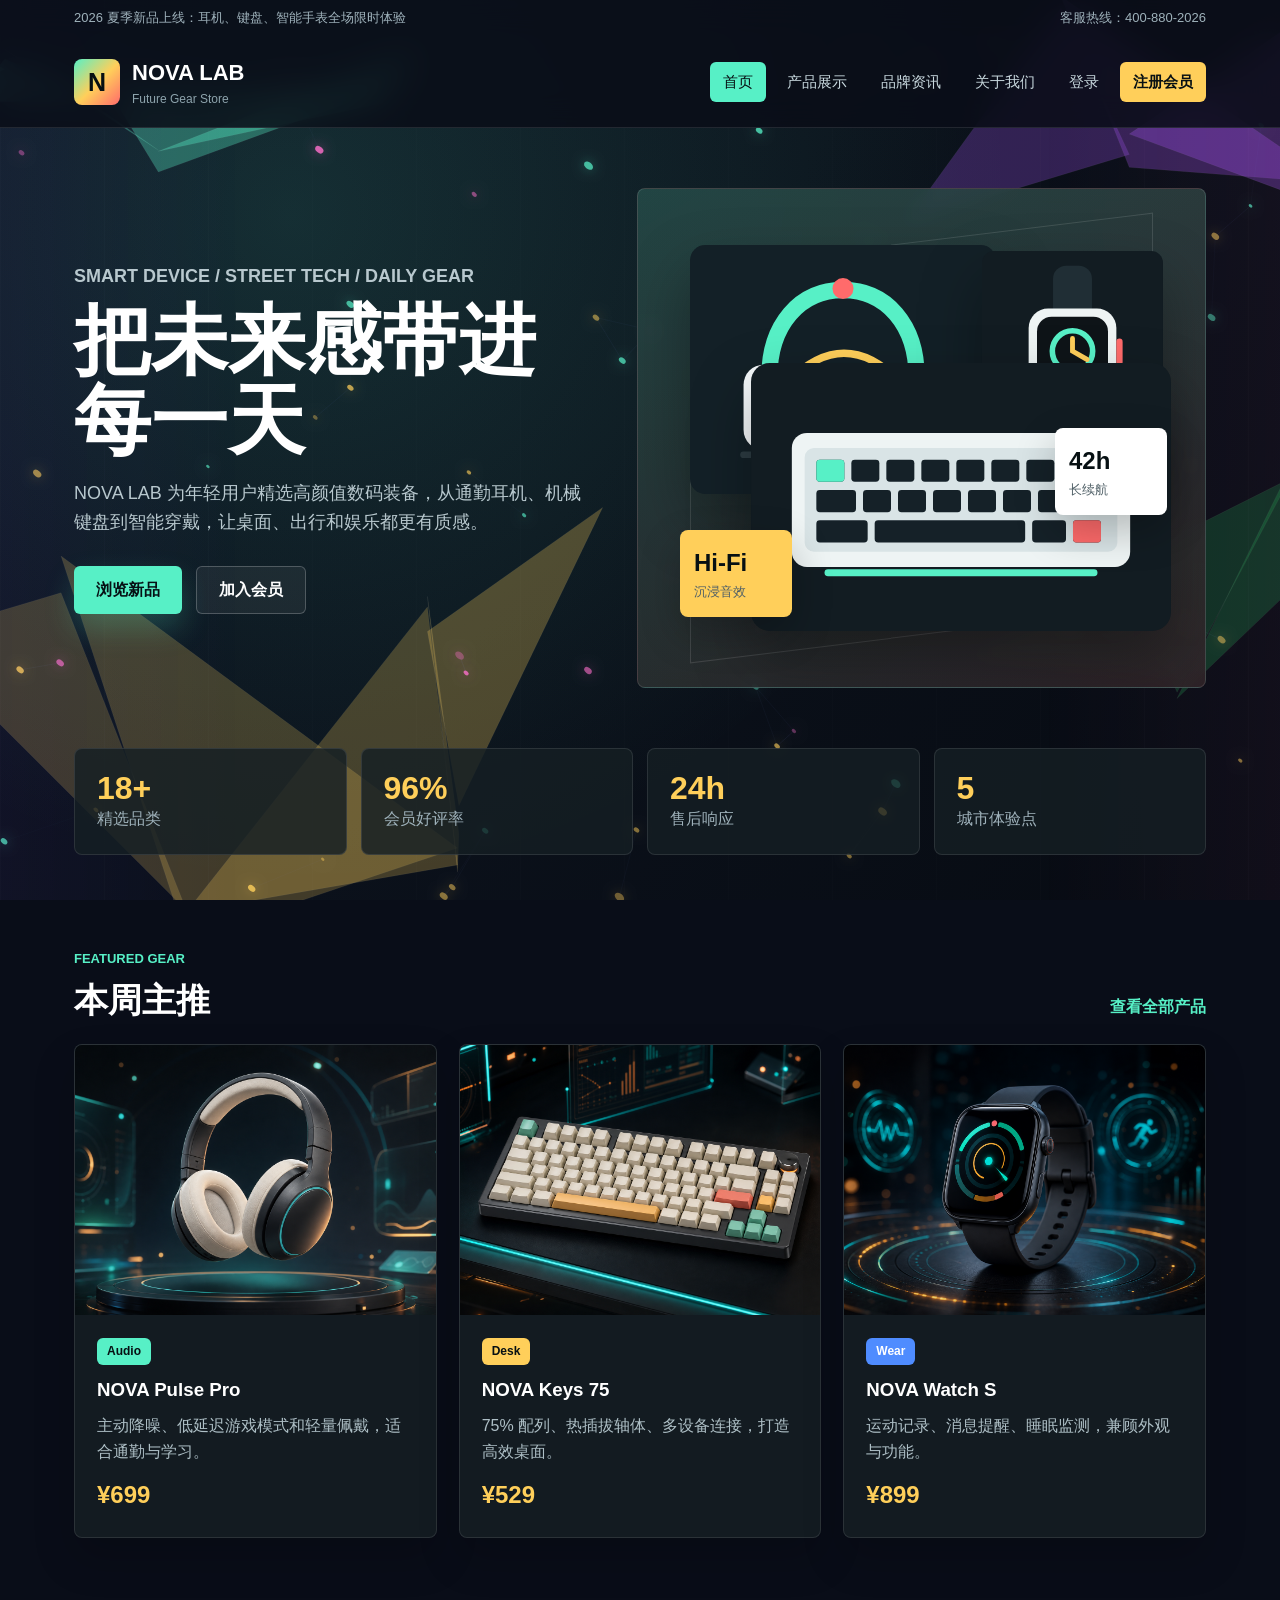
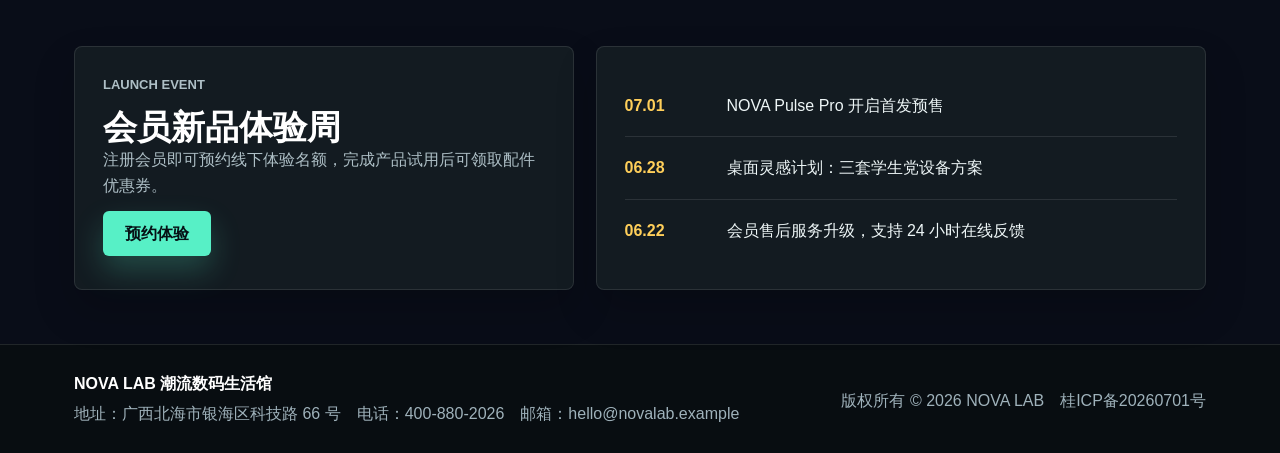
==== commit d25f2aee: "Replace product icons with rich product photos" ====
--- a/网站/index.html
+++ b/网站/index.html
@@ -72,7 +72,7 @@
       </div>
       <div class="product-grid">
         <article class="product-card">
-          <img src="assets/nova-headphone.svg" alt="NOVA Pulse Pro 无线耳机">
+          <img src="assets/photo-headphone.png" alt="NOVA Pulse Pro 无线耳机产品场景图">
           <div class="product-body">
             <span class="tag">Audio</span>
             <h3>NOVA Pulse Pro</h3>
@@ -81,7 +81,7 @@
           </div>
         </article>
         <article class="product-card">
-          <img src="assets/nova-keyboard.svg" alt="NOVA Keys 机械键盘">
+          <img src="assets/photo-keyboard.png" alt="NOVA Keys 机械键盘产品场景图">
           <div class="product-body">
             <span class="tag orange">Desk</span>
             <h3>NOVA Keys 75</h3>
@@ -90,7 +90,7 @@
           </div>
         </article>
         <article class="product-card">
-          <img src="assets/nova-watch.svg" alt="NOVA Watch 智能手表">
+          <img src="assets/photo-watch.png" alt="NOVA Watch 智能手表产品场景图">
           <div class="product-body">
             <span class="tag blue">Wear</span>
             <h3>NOVA Watch S</h3>
--- a/网站/css/style.css
+++ b/网站/css/style.css
@@ -383,10 +383,15 @@
 
 .product-card img {
   width: 100%;
-  height: 250px;
-  object-fit: contain;
-  padding: 22px;
-  background: linear-gradient(135deg, #1e2d34, #10181d);
+  height: 270px;
+  object-fit: cover;
+  background: #10181d;
+  transition: transform 0.45s ease, filter 0.45s ease;
+}
+
+.product-card:hover img {
+  transform: scale(1.055);
+  filter: saturate(1.12) contrast(1.04);
 }
 
 .product-body {
@@ -478,7 +483,7 @@
   text-align: center;
   background:
     linear-gradient(120deg, rgba(14, 20, 24, 0.96), rgba(20, 31, 36, 0.76)),
-    url("../assets/nova-keyboard.svg") center / contain no-repeat,
+    url("../assets/photo-keyboard.png") center / cover no-repeat,
     #0e1418;
 }
 
@@ -491,19 +496,19 @@
 .product-hero {
   background-image:
     linear-gradient(120deg, rgba(14, 20, 24, 0.96), rgba(20, 31, 36, 0.74)),
-    url("../assets/nova-headphone.svg");
+    url("../assets/photo-headphone.png");
 }
 
 .news-hero {
   background-image:
     linear-gradient(120deg, rgba(14, 20, 24, 0.96), rgba(20, 31, 36, 0.74)),
-    url("../assets/nova-speaker.svg");
+    url("../assets/photo-speaker.png");
 }
 
 .about-hero {
   background-image:
     linear-gradient(120deg, rgba(14, 20, 24, 0.96), rgba(20, 31, 36, 0.74)),
-    url("../assets/nova-watch.svg");
+    url("../assets/photo-watch.png");
 }
 
 .catalog {
@@ -521,12 +526,12 @@
 }
 
 .catalog-card img {
-  width: 190px;
-  height: 180px;
-  object-fit: contain;
-  padding: 14px;
+  width: 210px;
+  height: 178px;
+  object-fit: cover;
   background: #10181d;
   border-radius: 8px;
+  box-shadow: 0 16px 30px rgba(0, 0, 0, 0.24);
 }
 
 .catalog-card ul {
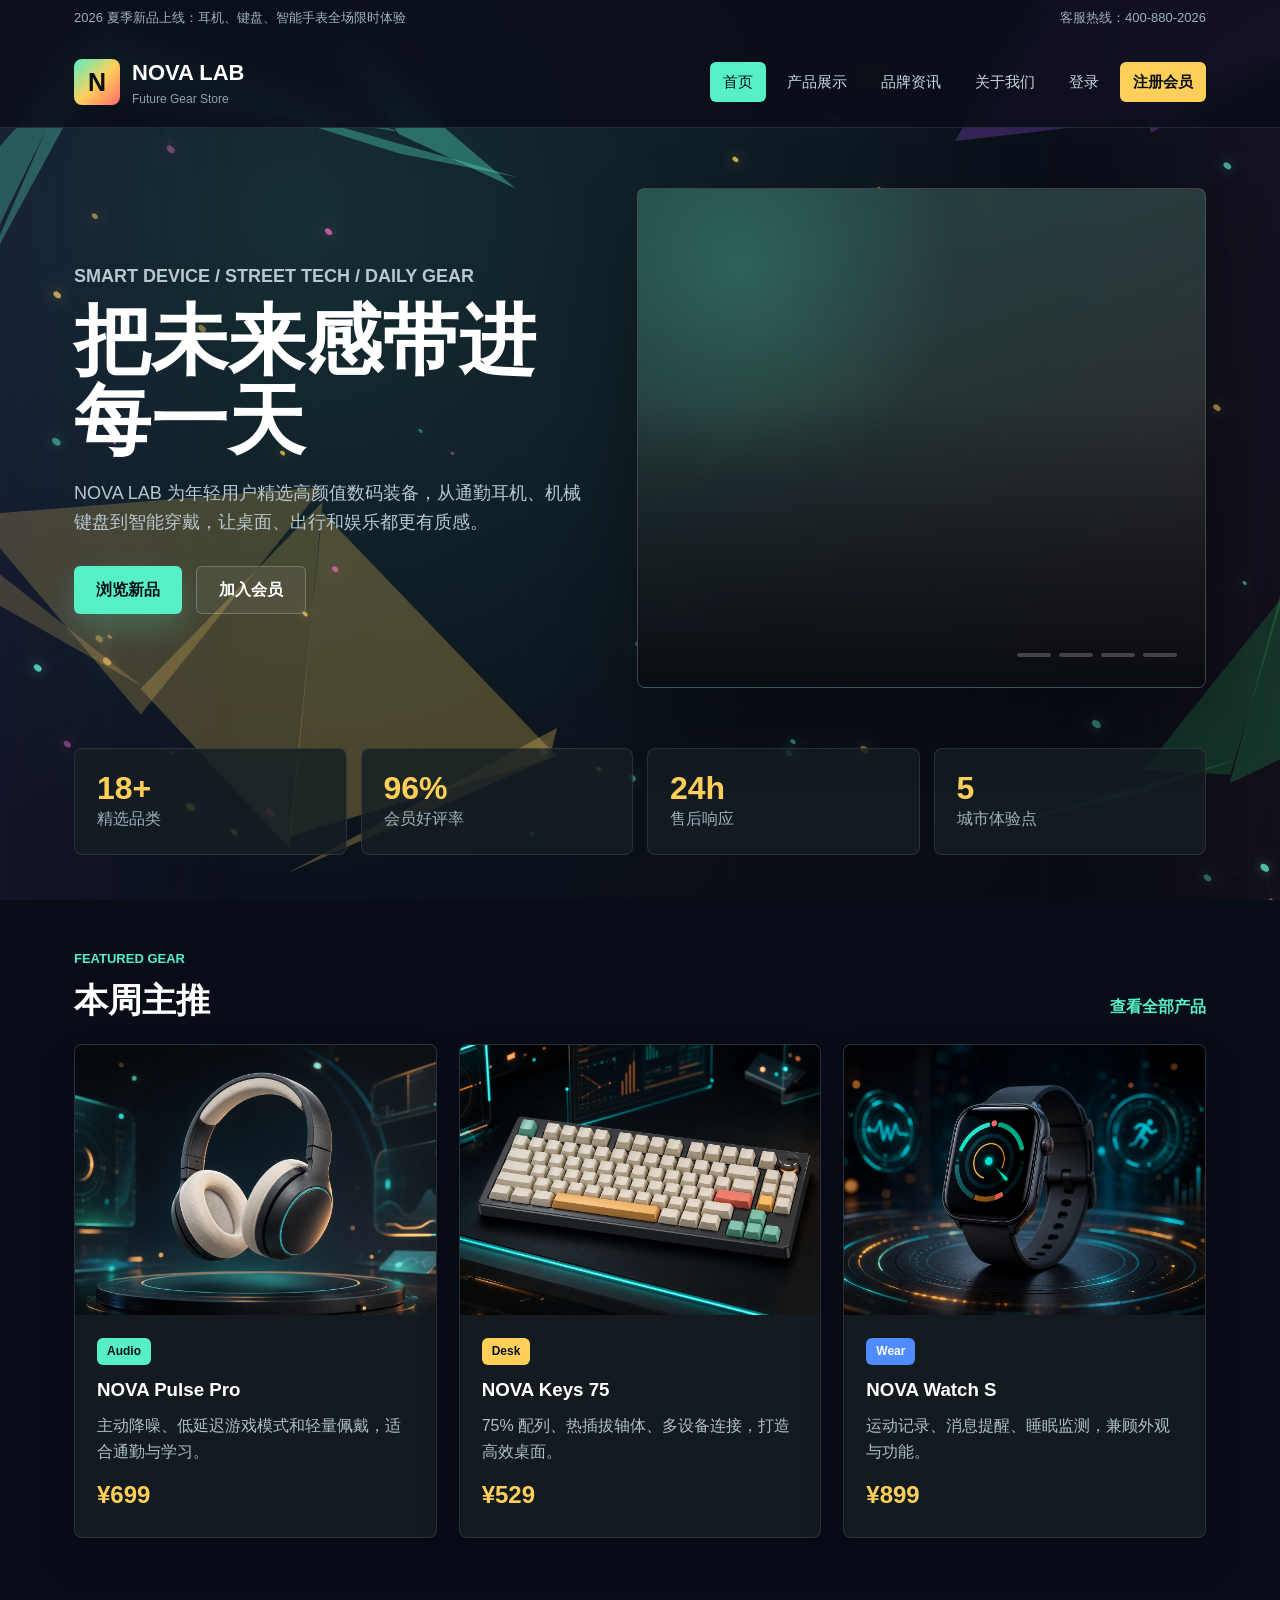
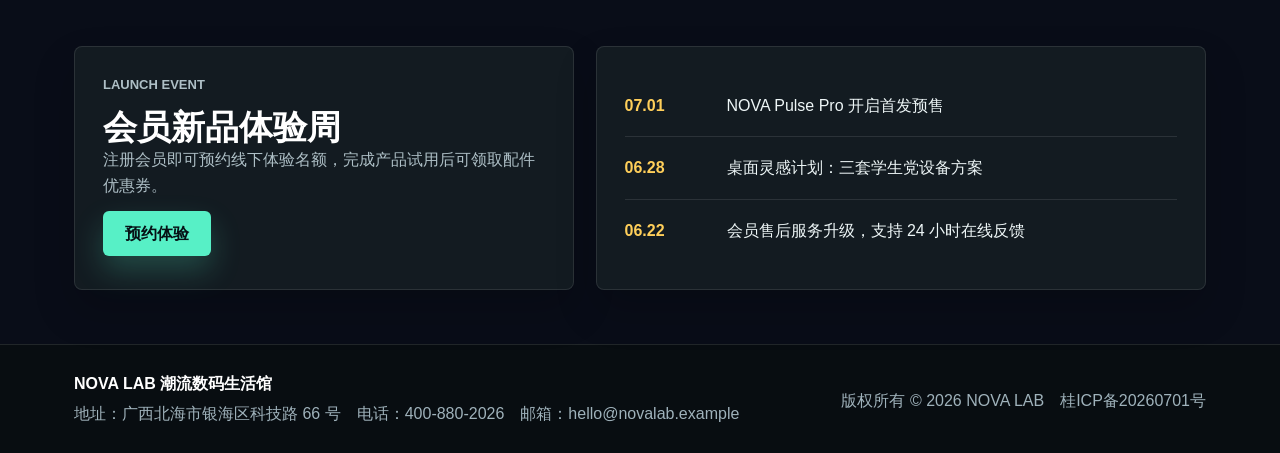
==== commit 63e71433: "Add auto rotating hero product carousel" ====
--- a/网站/index.html
+++ b/网站/index.html
@@ -40,17 +40,44 @@
           <a class="ghost-btn" href="register.html">加入会员</a>
         </div>
       </div>
-      <div class="hero-stage" aria-label="NOVA LAB 产品视觉">
-        <img class="hero-device hero-device-main" src="assets/nova-headphone.svg" alt="NOVA Pulse 无线耳机">
-        <img class="hero-device hero-device-watch" src="assets/nova-watch.svg" alt="NOVA Watch 智能手表">
-        <img class="hero-device hero-device-keyboard" src="assets/nova-keyboard.svg" alt="NOVA Keys 机械键盘">
-        <div class="spec-card spec-one">
-          <strong>42h</strong>
-          <span>长续航</span>
-        </div>
-        <div class="spec-card spec-two">
-          <strong>Hi-Fi</strong>
-          <span>沉浸音效</span>
+      <div class="hero-stage hero-carousel" aria-label="NOVA LAB 产品自动轮播">
+        <figure class="hero-slide slide-one">
+          <img src="assets/photo-headphone.png" alt="NOVA Pulse Pro 无线耳机产品场景图">
+          <figcaption>
+            <span>Audio Drop</span>
+            <strong>NOVA Pulse Pro</strong>
+            <em>主动降噪 / 空间音效 / 42h 续航</em>
+          </figcaption>
+        </figure>
+        <figure class="hero-slide slide-two">
+          <img src="assets/photo-keyboard.png" alt="NOVA Keys 75 机械键盘产品场景图">
+          <figcaption>
+            <span>Desk Setup</span>
+            <strong>NOVA Keys 75</strong>
+            <em>三模连接 / 热插拔 / RGB 桌面氛围</em>
+          </figcaption>
+        </figure>
+        <figure class="hero-slide slide-three">
+          <img src="assets/photo-watch.png" alt="NOVA Watch S 智能手表产品场景图">
+          <figcaption>
+            <span>Wear Tech</span>
+            <strong>NOVA Watch S</strong>
+            <em>健康监测 / 运动记录 / 轻薄佩戴</em>
+          </figcaption>
+        </figure>
+        <figure class="hero-slide slide-four">
+          <img src="assets/photo-speaker.png" alt="NOVA Cube 无线音箱产品场景图">
+          <figcaption>
+            <span>Music Mode</span>
+            <strong>NOVA Cube Speaker</strong>
+            <em>环绕声场 / 低频增强 / 派对灯效</em>
+          </figcaption>
+        </figure>
+        <div class="hero-dots" aria-hidden="true">
+          <span></span>
+          <span></span>
+          <span></span>
+          <span></span>
         </div>
       </div>
     </section>
--- a/网站/css/style.css
+++ b/网站/css/style.css
@@ -236,68 +236,155 @@
 
 .hero-stage::before {
   position: absolute;
-  inset: 52px;
+  inset: 0;
+  z-index: 2;
   content: "";
-  border: 1px solid rgba(255, 255, 255, 0.12);
-  transform: skewY(-7deg);
-}
-
-.hero-device {
+  pointer-events: none;
+  background:
+    linear-gradient(180deg, transparent 42%, rgba(6, 10, 16, 0.88) 100%),
+    radial-gradient(circle at 18% 16%, rgba(87, 240, 198, 0.2), transparent 35%);
+}
+
+.hero-carousel {
+  box-shadow: 0 28px 70px rgba(0, 0, 0, 0.28);
+}
+
+.hero-slide {
   position: absolute;
-  filter: drop-shadow(0 28px 30px rgba(0, 0, 0, 0.32));
-}
-
-.hero-device-main {
-  width: 54%;
-  top: 56px;
-  left: 52px;
-}
-
-.hero-device-watch {
-  width: 32%;
-  right: 42px;
-  top: 62px;
-}
-
-.hero-device-keyboard {
-  width: 74%;
-  right: 34px;
-  bottom: 56px;
-}
-
-.spec-card {
+  inset: 0;
+  margin: 0;
+  opacity: 0;
+  transform: scale(1.04);
+  animation: heroFade 20s infinite;
+}
+
+.hero-slide img {
+  width: 100%;
+  height: 100%;
+  object-fit: cover;
+  filter: saturate(1.08) contrast(1.06);
+}
+
+.hero-slide figcaption {
   position: absolute;
-  min-width: 112px;
-  padding: 14px;
+  left: 28px;
+  right: 28px;
+  bottom: 28px;
+  z-index: 3;
+  max-width: 430px;
+  padding: 18px;
+  color: #ffffff;
+  background: rgba(9, 14, 18, 0.72);
+  border: 1px solid rgba(255, 255, 255, 0.14);
+  border-radius: 8px;
+  backdrop-filter: blur(12px);
+}
+
+.hero-slide figcaption span,
+.hero-slide figcaption strong,
+.hero-slide figcaption em {
+  display: block;
+}
+
+.hero-slide figcaption span {
   color: #071013;
-  background: #ffffff;
-  border-radius: 8px;
-  box-shadow: 0 16px 40px rgba(0, 0, 0, 0.24);
-}
-
-.spec-card strong,
-.spec-card span {
+  width: fit-content;
+  margin-bottom: 8px;
+  padding: 3px 10px;
+  background: #57f0c6;
+  border-radius: 6px;
+  font-size: 12px;
+  font-weight: 900;
+}
+
+.hero-slide figcaption strong {
+  font-size: 28px;
+  line-height: 1.12;
+}
+
+.hero-slide figcaption em {
+  margin-top: 6px;
+  color: #c2d4da;
+  font-style: normal;
+}
+
+.slide-two {
+  animation-delay: 5s;
+}
+
+.slide-three {
+  animation-delay: 10s;
+}
+
+.slide-four {
+  animation-delay: 15s;
+}
+
+.hero-dots {
+  position: absolute;
+  right: 28px;
+  bottom: 30px;
+  z-index: 4;
+  display: flex;
+  gap: 8px;
+}
+
+.hero-dots span {
+  width: 34px;
+  height: 4px;
+  border-radius: 999px;
+  background: rgba(255, 255, 255, 0.22);
+  overflow: hidden;
+}
+
+.hero-dots span::after {
   display: block;
-}
-
-.spec-card strong {
-  font-size: 24px;
-}
-
-.spec-card span {
-  color: #506067;
-  font-size: 13px;
-}
-
-.spec-one {
-  right: 38px;
-  bottom: 172px;
-}
-
-.spec-two {
-  left: 42px;
-  bottom: 70px;
-  background: #ffcf5a;
+  width: 100%;
+  height: 100%;
+  content: "";
+  background: #57f0c6;
+  transform: scaleX(0);
+  transform-origin: left;
+  animation: dotProgress 20s infinite;
+}
+
+.hero-dots span:nth-child(2)::after {
+  animation-delay: 5s;
+}
+
+.hero-dots span:nth-child(3)::after {
+  animation-delay: 10s;
+}
+
+.hero-dots span:nth-child(4)::after {
+  animation-delay: 15s;
+}
+
+@keyframes heroFade {
+  0% {
+    opacity: 0;
+    transform: scale(1.04);
+  }
+  4%, 25% {
+    opacity: 1;
+    transform: scale(1);
+  }
+  30%, 100% {
+    opacity: 0;
+    transform: scale(1.025);
+  }
+}
+
+@keyframes dotProgress {
+  0%, 24% {
+    transform: scaleX(0);
+  }
+  4%, 25% {
+    transform: scaleX(1);
+  }
+  26%, 100% {
+    transform: scaleX(0);
+  }
 }
 
 .metric-strip {
@@ -717,6 +804,16 @@
   #ambient-canvas {
     display: none;
   }
+
+  .hero-slide,
+  .hero-dots span::after {
+    animation: none;
+  }
+
+  .hero-slide:first-child {
+    opacity: 1;
+    transform: none;
+  }
 }
 
 .site-footer strong {
@@ -783,6 +880,27 @@
     min-height: 390px;
   }
 
+  .hero-slide figcaption {
+    left: 16px;
+    right: 16px;
+    bottom: 52px;
+    padding: 14px;
+  }
+
+  .hero-slide figcaption strong {
+    font-size: 22px;
+  }
+
+  .hero-dots {
+    left: 16px;
+    right: 16px;
+    bottom: 20px;
+  }
+
+  .hero-dots span {
+    flex: 1;
+  }
+
   .metric-strip,
   .product-grid,
   .catalog,
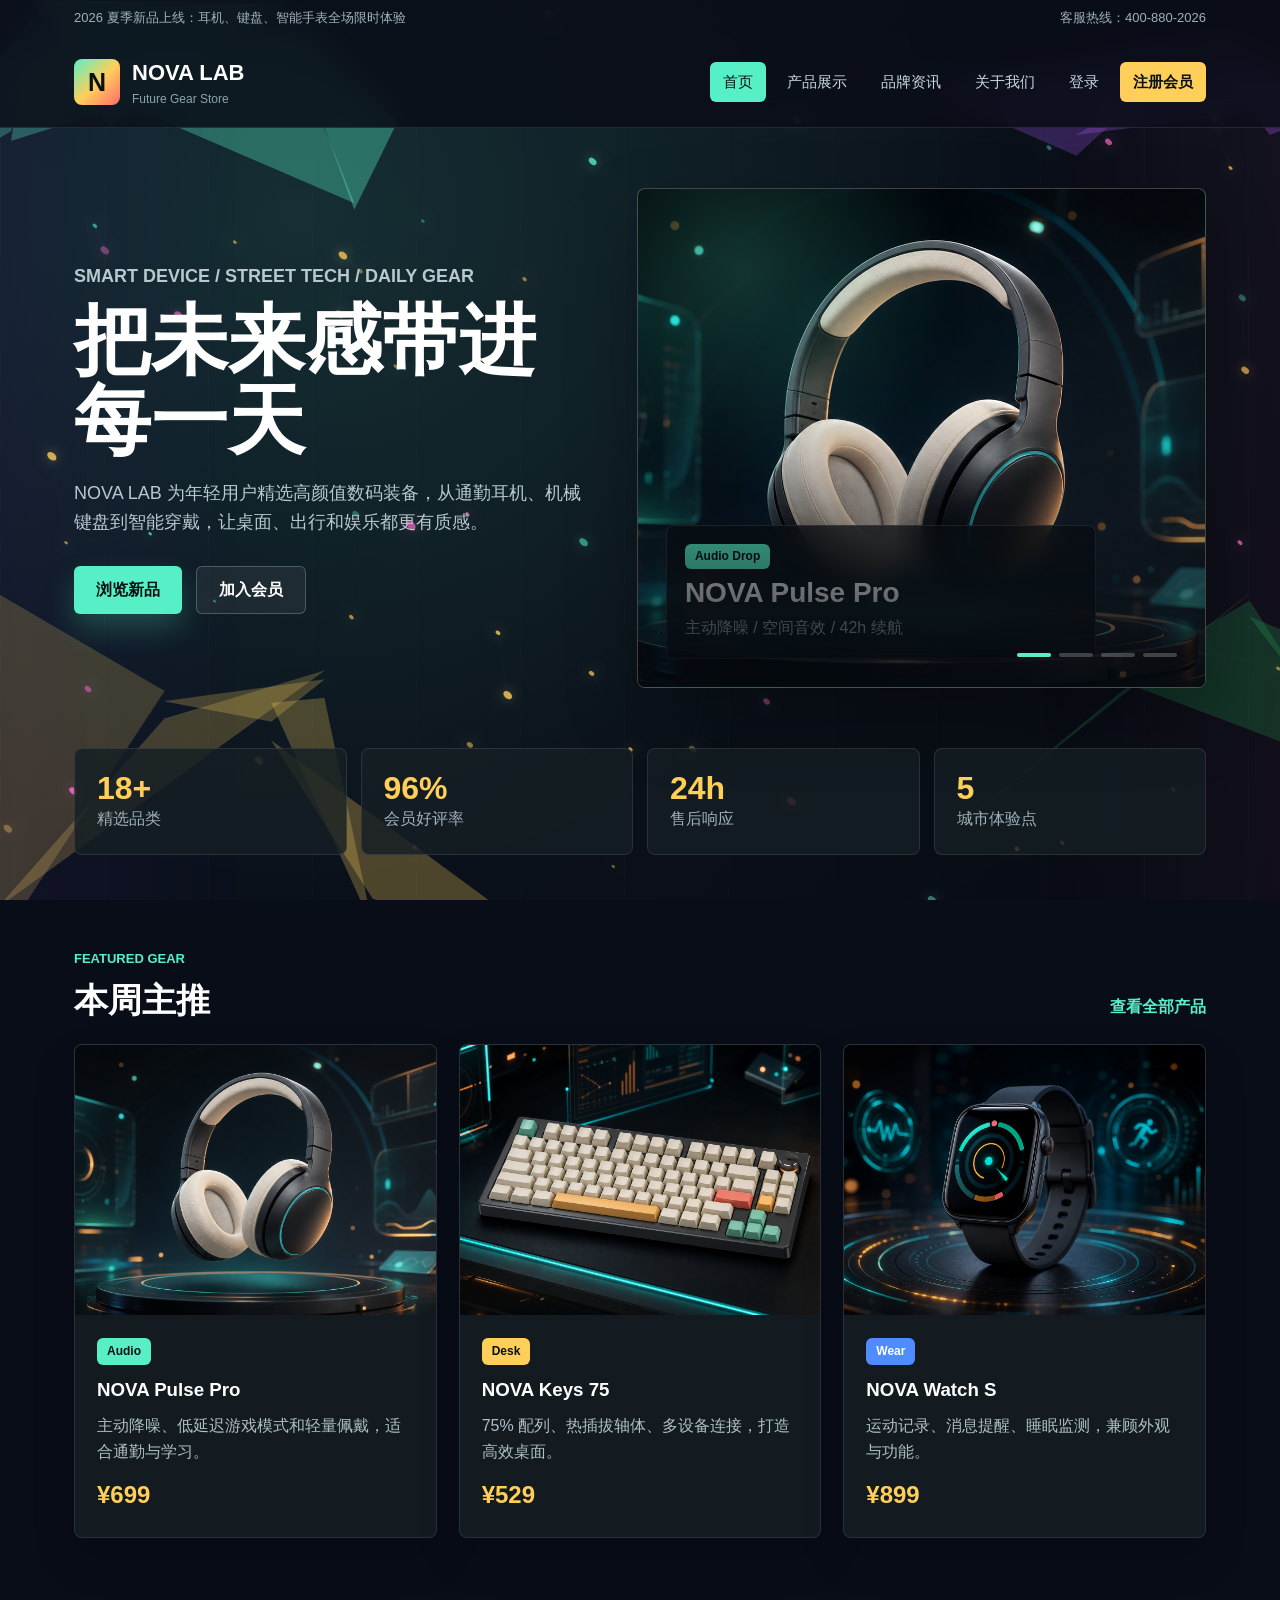
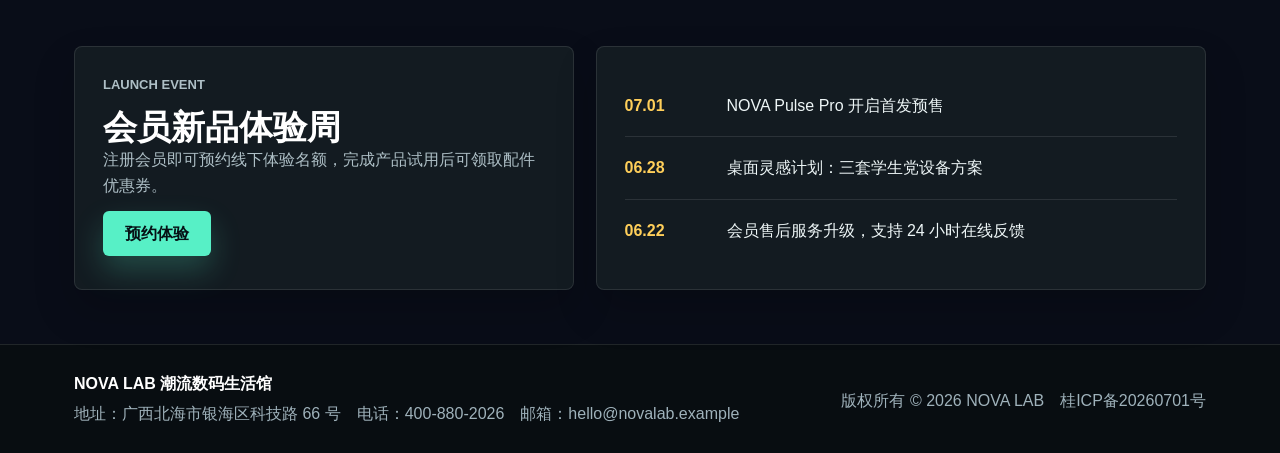
==== commit 4a84a4b7: "Make hero carousel switch automatically with JavaScript" ====
--- a/网站/index.html
+++ b/网站/index.html
@@ -41,7 +41,7 @@
         </div>
       </div>
       <div class="hero-stage hero-carousel" aria-label="NOVA LAB 产品自动轮播">
-        <figure class="hero-slide slide-one">
+        <figure class="hero-slide is-active" aria-hidden="false">
           <img src="assets/photo-headphone.png" alt="NOVA Pulse Pro 无线耳机产品场景图">
           <figcaption>
             <span>Audio Drop</span>
@@ -49,7 +49,7 @@
             <em>主动降噪 / 空间音效 / 42h 续航</em>
           </figcaption>
         </figure>
-        <figure class="hero-slide slide-two">
+        <figure class="hero-slide" aria-hidden="true">
           <img src="assets/photo-keyboard.png" alt="NOVA Keys 75 机械键盘产品场景图">
           <figcaption>
             <span>Desk Setup</span>
@@ -57,7 +57,7 @@
             <em>三模连接 / 热插拔 / RGB 桌面氛围</em>
           </figcaption>
         </figure>
-        <figure class="hero-slide slide-three">
+        <figure class="hero-slide" aria-hidden="true">
           <img src="assets/photo-watch.png" alt="NOVA Watch S 智能手表产品场景图">
           <figcaption>
             <span>Wear Tech</span>
@@ -65,7 +65,7 @@
             <em>健康监测 / 运动记录 / 轻薄佩戴</em>
           </figcaption>
         </figure>
-        <figure class="hero-slide slide-four">
+        <figure class="hero-slide" aria-hidden="true">
           <img src="assets/photo-speaker.png" alt="NOVA Cube 无线音箱产品场景图">
           <figcaption>
             <span>Music Mode</span>
@@ -74,7 +74,7 @@
           </figcaption>
         </figure>
         <div class="hero-dots" aria-hidden="true">
-          <span></span>
+          <span class="is-active"></span>
           <span></span>
           <span></span>
           <span></span>
@@ -160,5 +160,6 @@
     <p>版权所有 © 2026 NOVA LAB　桂ICP备20260701号</p>
   </footer>
   <script src="js/ambient.js"></script>
+  <script src="js/hero-carousel.js"></script>
 </body>
 </html>
--- a/网站/css/style.css
+++ b/网站/css/style.css
@@ -254,8 +254,15 @@
   inset: 0;
   margin: 0;
   opacity: 0;
-  transform: scale(1.04);
-  animation: heroFade 20s infinite;
+  transform: scale(1.045);
+  transition: opacity 0.8s ease, transform 4s ease;
+  pointer-events: none;
+}
+
+.hero-slide.is-active {
+  opacity: 1;
+  transform: scale(1);
+  pointer-events: auto;
 }
 
 .hero-slide img {
@@ -308,18 +315,6 @@
   font-style: normal;
 }
 
-.slide-two {
-  animation-delay: 5s;
-}
-
-.slide-three {
-  animation-delay: 10s;
-}
-
-.slide-four {
-  animation-delay: 15s;
-}
-
 .hero-dots {
   position: absolute;
   right: 28px;
@@ -345,45 +340,18 @@
   background: #57f0c6;
   transform: scaleX(0);
   transform-origin: left;
-  animation: dotProgress 20s infinite;
-}
-
-.hero-dots span:nth-child(2)::after {
-  animation-delay: 5s;
-}
-
-.hero-dots span:nth-child(3)::after {
-  animation-delay: 10s;
-}
-
-.hero-dots span:nth-child(4)::after {
-  animation-delay: 15s;
-}
-
-@keyframes heroFade {
+}
+
+.hero-dots span.is-active::after {
+  animation: dotProgress 3.5s linear forwards;
+}
+
+@keyframes dotProgress {
   0% {
-    opacity: 0;
-    transform: scale(1.04);
-  }
-  4%, 25% {
-    opacity: 1;
-    transform: scale(1);
-  }
-  30%, 100% {
-    opacity: 0;
-    transform: scale(1.025);
-  }
-}
-
-@keyframes dotProgress {
-  0%, 24% {
     transform: scaleX(0);
   }
-  4%, 25% {
+  100% {
     transform: scaleX(1);
-  }
-  26%, 100% {
-    transform: scaleX(0);
   }
 }
 
@@ -810,7 +778,7 @@
     animation: none;
   }
 
-  .hero-slide:first-child {
+  .hero-slide.is-active {
     opacity: 1;
     transform: none;
   }
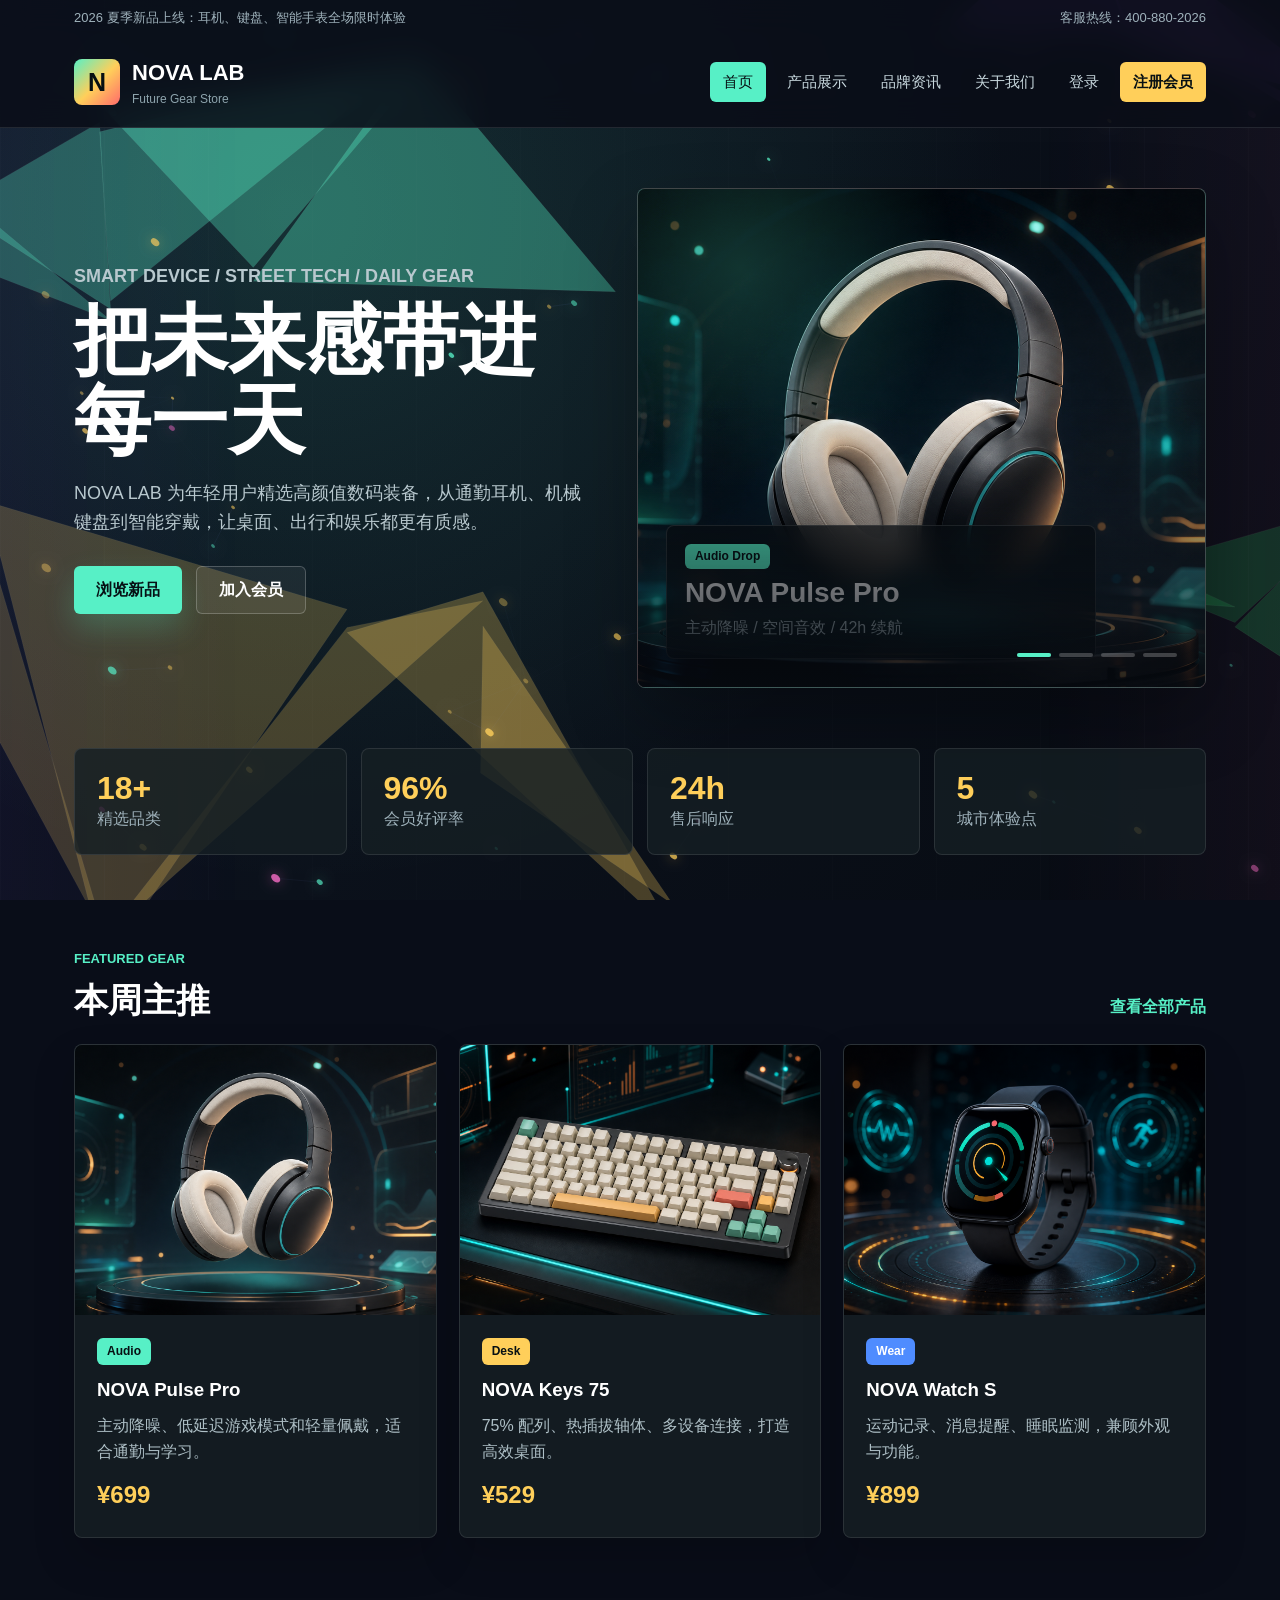
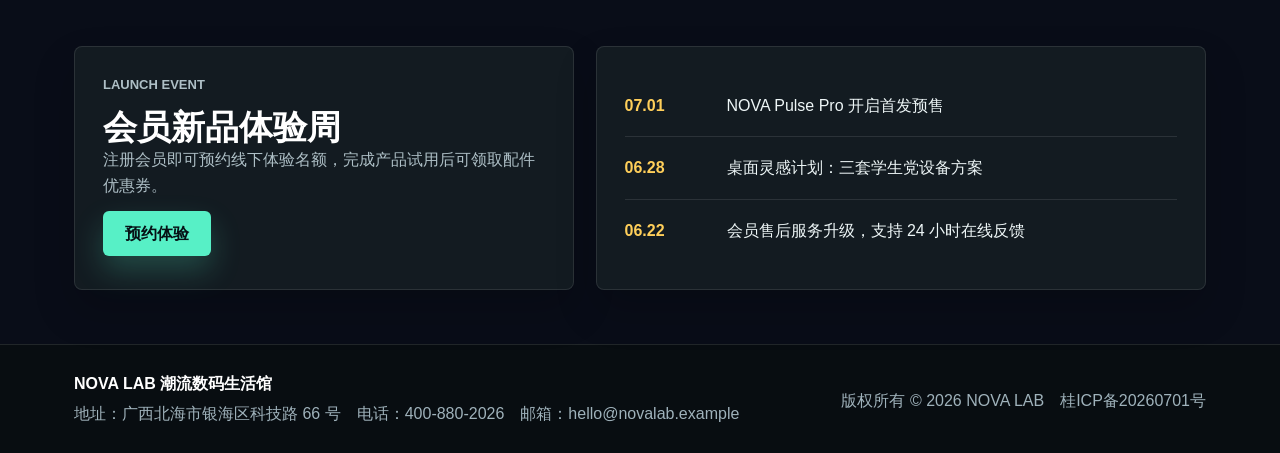
==== commit 8d79734b: "Add local member login state" ====
--- a/网站/index.html
+++ b/网站/index.html
@@ -160,6 +160,7 @@
     <p>版权所有 © 2026 NOVA LAB　桂ICP备20260701号</p>
   </footer>
   <script src="js/ambient.js"></script>
+  <script src="js/auth.js"></script>
   <script src="js/hero-carousel.js"></script>
 </body>
 </html>
--- a/网站/css/style.css
+++ b/网站/css/style.css
@@ -757,6 +757,36 @@
   color: #9fb2bb;
 }
 
+.auth-message {
+  display: none;
+  margin: -8px 0 18px;
+  padding: 12px 14px;
+  color: #d9fff4;
+  background: rgba(87, 240, 198, 0.12);
+  border: 1px solid rgba(87, 240, 198, 0.28);
+  border-radius: 6px;
+}
+
+.auth-message.is-visible {
+  display: block;
+}
+
+.auth-message.is-error {
+  color: #ffe3e3;
+  background: rgba(255, 107, 107, 0.14);
+  border-color: rgba(255, 107, 107, 0.36);
+}
+
+.member-chip {
+  color: #071013;
+  background: #57f0c6;
+  font-weight: 800;
+}
+
+.logout-button {
+  font-family: inherit;
+}
+
 .site-footer {
   display: flex;
   align-items: center;
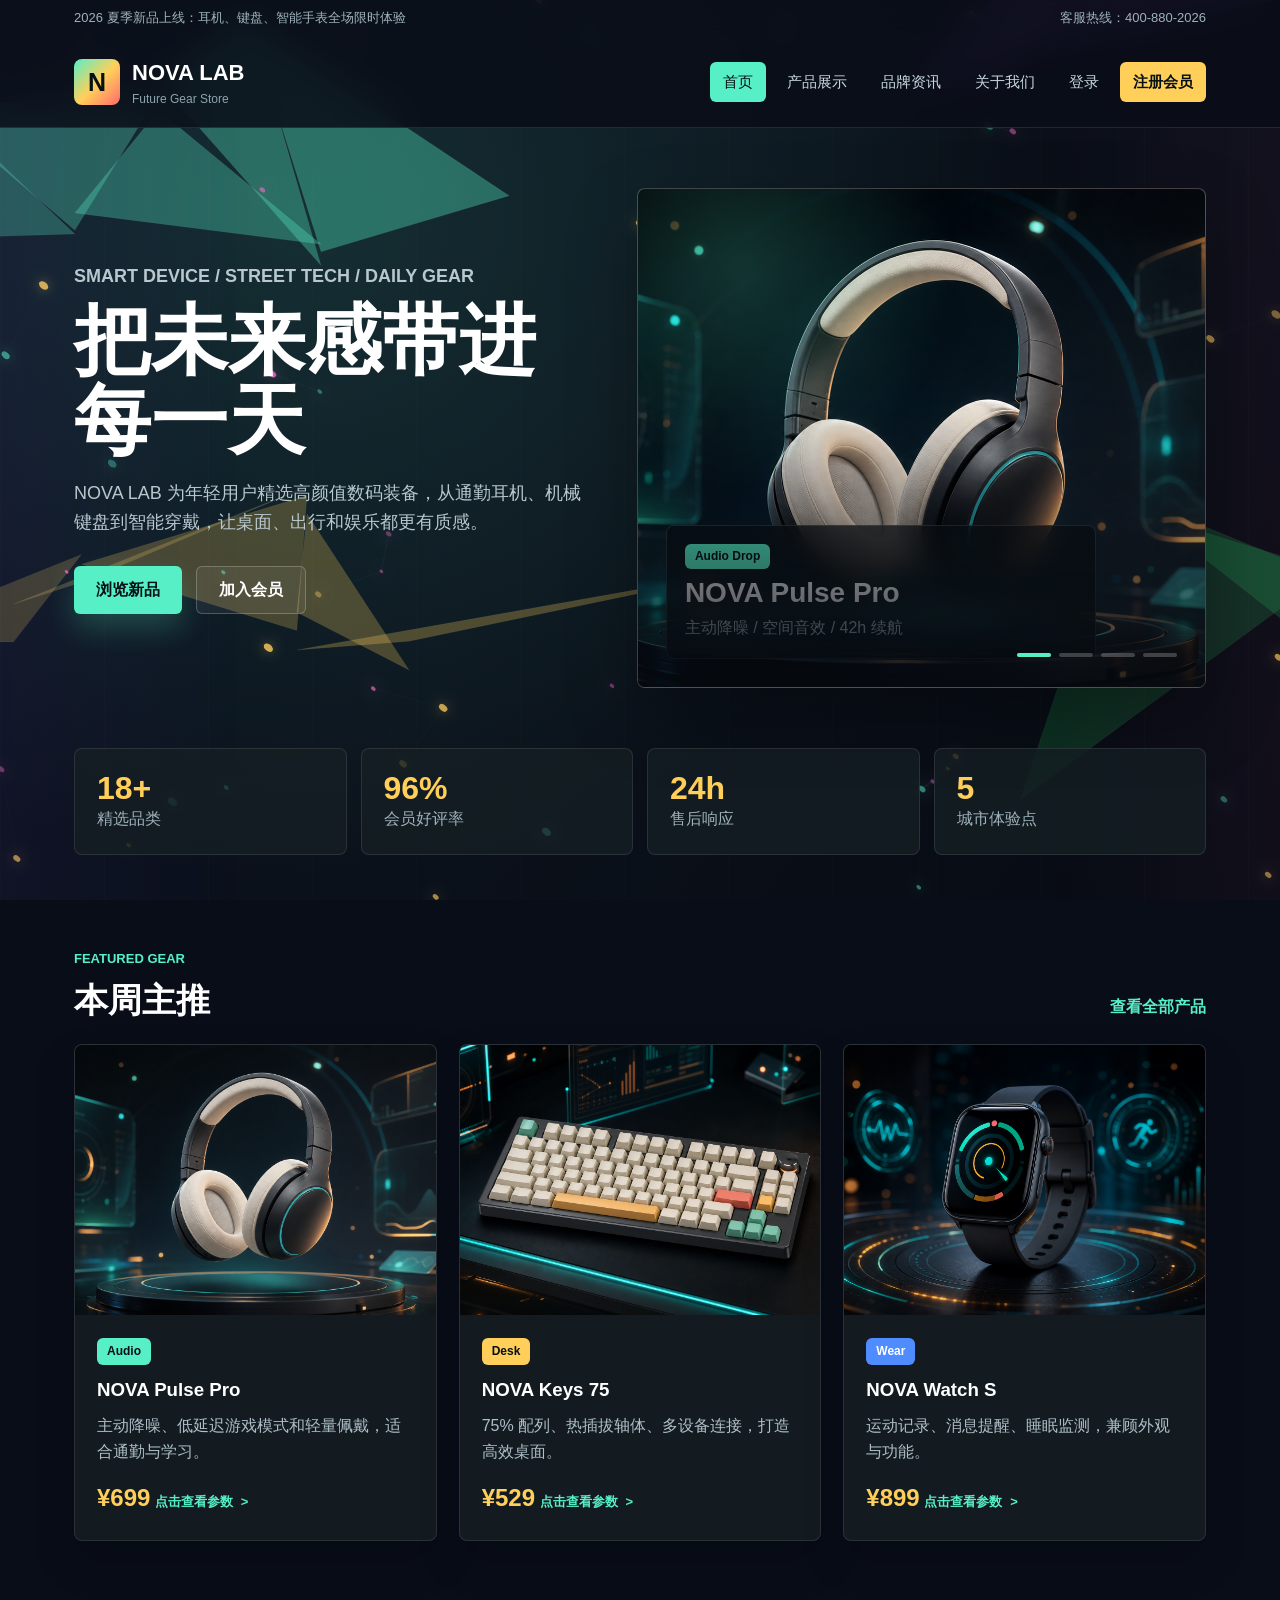
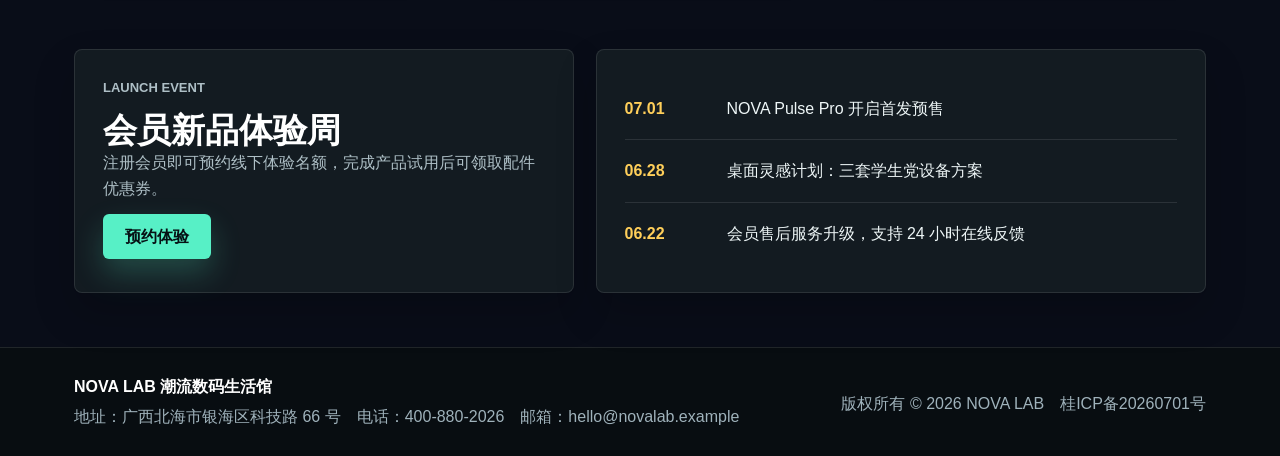
==== commit 438f1ca3: "Enable featured product detail modal" ====
--- a/网站/index.html
+++ b/网站/index.html
@@ -98,31 +98,34 @@
         <a class="text-link" href="destinations.html">查看全部产品</a>
       </div>
       <div class="product-grid">
-        <article class="product-card">
+        <article class="product-card" data-product="pulse" tabindex="0" role="button" aria-label="查看 NOVA Pulse Pro 参数">
           <img src="assets/photo-headphone.png" alt="NOVA Pulse Pro 无线耳机产品场景图">
           <div class="product-body">
             <span class="tag">Audio</span>
             <h3>NOVA Pulse Pro</h3>
             <p>主动降噪、低延迟游戏模式和轻量佩戴，适合通勤与学习。</p>
             <strong>¥699</strong>
+            <span class="detail-hint">点击查看参数</span>
           </div>
         </article>
-        <article class="product-card">
+        <article class="product-card" data-product="keys" tabindex="0" role="button" aria-label="查看 NOVA Keys 75 参数">
           <img src="assets/photo-keyboard.png" alt="NOVA Keys 机械键盘产品场景图">
           <div class="product-body">
             <span class="tag orange">Desk</span>
             <h3>NOVA Keys 75</h3>
             <p>75% 配列、热插拔轴体、多设备连接，打造高效桌面。</p>
             <strong>¥529</strong>
+            <span class="detail-hint">点击查看参数</span>
           </div>
         </article>
-        <article class="product-card">
+        <article class="product-card" data-product="watch" tabindex="0" role="button" aria-label="查看 NOVA Watch S 参数">
           <img src="assets/photo-watch.png" alt="NOVA Watch 智能手表产品场景图">
           <div class="product-body">
             <span class="tag blue">Wear</span>
             <h3>NOVA Watch S</h3>
             <p>运动记录、消息提醒、睡眠监测，兼顾外观与功能。</p>
             <strong>¥899</strong>
+            <span class="detail-hint">点击查看参数</span>
           </div>
         </article>
       </div>
@@ -159,8 +162,32 @@
     </div>
     <p>版权所有 © 2026 NOVA LAB　桂ICP备20260701号</p>
   </footer>
+  <div class="product-modal" id="productModal" aria-hidden="true">
+    <div class="product-modal-backdrop" data-close-modal></div>
+    <section class="product-modal-panel" role="dialog" aria-modal="true" aria-labelledby="modalProductName">
+      <button class="modal-close" type="button" aria-label="关闭产品参数" data-close-modal>×</button>
+      <div class="modal-media">
+        <img id="modalProductImage" src="" alt="">
+      </div>
+      <div class="modal-content">
+        <span class="tag" id="modalProductCategory"></span>
+        <h2 id="modalProductName"></h2>
+        <p id="modalProductSummary"></p>
+        <div class="modal-price-row">
+          <strong id="modalProductPrice"></strong>
+          <span id="modalProductScene"></span>
+        </div>
+        <dl class="spec-grid" id="modalProductSpecs"></dl>
+        <div class="modal-actions">
+          <a class="primary-btn" href="register.html">加入会员获取报价</a>
+          <button class="ghost-btn" type="button" data-close-modal>继续浏览</button>
+        </div>
+      </div>
+    </section>
+  </div>
   <script src="js/ambient.js"></script>
   <script src="js/auth.js"></script>
   <script src="js/hero-carousel.js"></script>
+  <script src="js/product-details.js"></script>
 </body>
 </html>
--- a/网站/css/style.css
+++ b/网站/css/style.css
@@ -436,6 +436,23 @@
   overflow: hidden;
 }
 
+.product-card[data-product] {
+  cursor: pointer;
+  transition: border-color 0.3s ease, box-shadow 0.3s ease, transform 0.3s ease;
+}
+
+.product-card[data-product]:hover,
+.product-card[data-product]:focus-visible {
+  border-color: rgba(87, 240, 198, 0.46);
+  box-shadow: 0 24px 55px rgba(87, 240, 198, 0.1), 0 20px 42px rgba(0, 0, 0, 0.2);
+  transform: translateY(-3px);
+}
+
+.product-card[data-product]:focus-visible {
+  outline: 3px solid rgba(87, 240, 198, 0.42);
+  outline-offset: 4px;
+}
+
 .product-card img {
   width: 100%;
   height: 270px;
@@ -568,25 +585,69 @@
 
 .catalog {
   display: grid;
-  grid-template-columns: repeat(2, minmax(0, 1fr));
+  grid-template-columns: repeat(4, minmax(0, 1fr));
   gap: 22px;
 }
 
+.product-toolbar {
+  display: flex;
+  justify-content: center;
+  gap: 12px;
+  padding-bottom: 8px;
+  flex-wrap: wrap;
+}
+
+.product-toolbar a {
+  padding: 10px 16px;
+  color: #d7e8ee;
+  background: rgba(21, 31, 36, 0.84);
+  border: 1px solid rgba(255, 255, 255, 0.12);
+  border-radius: 6px;
+  backdrop-filter: blur(10px);
+}
+
+.product-toolbar a:hover {
+  color: #071013;
+  background: #57f0c6;
+}
+
 .catalog-card {
-  display: grid;
-  grid-template-columns: 190px 1fr;
-  gap: 22px;
-  align-items: center;
-  padding: 22px;
+  display: flex;
+  flex-direction: column;
+  overflow: hidden;
+  padding: 0;
+  cursor: pointer;
+  transition: border-color 0.3s ease, box-shadow 0.3s ease, transform 0.3s ease;
+}
+
+.catalog-card:hover,
+.catalog-card:focus-visible {
+  border-color: rgba(87, 240, 198, 0.46);
+  box-shadow: 0 24px 55px rgba(87, 240, 198, 0.1), 0 20px 42px rgba(0, 0, 0, 0.2);
+  transform: translateY(-3px);
+}
+
+.catalog-card:focus-visible {
+  outline: 3px solid rgba(87, 240, 198, 0.42);
+  outline-offset: 4px;
 }
 
 .catalog-card img {
-  width: 210px;
-  height: 178px;
+  width: 100%;
+  height: 210px;
   object-fit: cover;
   background: #10181d;
-  border-radius: 8px;
-  box-shadow: 0 16px 30px rgba(0, 0, 0, 0.24);
+  border-radius: 8px 8px 0 0;
+  transition: transform 0.45s ease, filter 0.45s ease;
+}
+
+.catalog-card:hover img {
+  transform: scale(1.04);
+  filter: saturate(1.1) contrast(1.04);
+}
+
+.catalog-card > div {
+  padding: 20px;
 }
 
 .catalog-card ul {
@@ -595,6 +656,256 @@
   color: #c7d5da;
 }
 
+.detail-hint {
+  display: inline-flex;
+  margin-top: 16px;
+  color: #57f0c6;
+  font-size: 13px;
+  font-weight: 900;
+}
+
+.detail-hint::after {
+  content: ">";
+  margin-left: 8px;
+}
+
+.modal-lock {
+  overflow: hidden;
+}
+
+.product-modal {
+  position: fixed;
+  inset: 0;
+  z-index: 80;
+  display: grid;
+  place-items: center;
+  padding: 24px;
+  opacity: 0;
+  pointer-events: none;
+  transition: opacity 0.25s ease;
+}
+
+.product-modal.is-open {
+  opacity: 1;
+  pointer-events: auto;
+}
+
+.product-modal-backdrop {
+  position: absolute;
+  inset: 0;
+  background: rgba(2, 6, 12, 0.78);
+  backdrop-filter: blur(10px);
+}
+
+.product-modal-panel {
+  position: relative;
+  display: grid;
+  grid-template-columns: minmax(280px, 0.86fr) minmax(320px, 1fr);
+  width: min(980px, 100%);
+  max-height: min(760px, calc(100vh - 48px));
+  overflow: auto;
+  background:
+    linear-gradient(145deg, rgba(87, 240, 198, 0.12), rgba(255, 207, 90, 0.08)),
+    rgba(14, 22, 27, 0.96);
+  border: 1px solid rgba(255, 255, 255, 0.16);
+  border-radius: 8px;
+  box-shadow: 0 34px 100px rgba(0, 0, 0, 0.45);
+}
+
+.modal-close {
+  position: absolute;
+  top: 14px;
+  right: 14px;
+  z-index: 2;
+  width: 40px;
+  height: 40px;
+  color: #ffffff;
+  font-size: 26px;
+  line-height: 1;
+  border: 1px solid rgba(255, 255, 255, 0.18);
+  border-radius: 6px;
+  cursor: pointer;
+  background: rgba(8, 13, 18, 0.72);
+}
+
+.modal-close:hover,
+.modal-close:focus-visible {
+  color: #071013;
+  background: #57f0c6;
+}
+
+.modal-media {
+  min-height: 460px;
+  background: #0b1218;
+}
+
+.modal-media img {
+  width: 100%;
+  height: 100%;
+  min-height: 460px;
+  object-fit: cover;
+}
+
+.modal-content {
+  padding: 42px;
+}
+
+.modal-content h2 {
+  margin: 0 0 12px;
+  color: #ffffff;
+  font-size: 38px;
+  line-height: 1.1;
+}
+
+.modal-content p {
+  margin: 0 0 18px;
+  color: #b8c8ce;
+}
+
+.modal-price-row {
+  display: flex;
+  align-items: center;
+  justify-content: space-between;
+  gap: 16px;
+  margin: 22px 0;
+  padding: 16px;
+  background: rgba(255, 255, 255, 0.06);
+  border: 1px solid rgba(255, 255, 255, 0.1);
+  border-radius: 8px;
+}
+
+.modal-price-row strong {
+  color: #ffcf5a;
+  font-size: 26px;
+}
+
+.modal-price-row span {
+  color: #c7d5da;
+  text-align: right;
+}
+
+.spec-grid {
+  display: grid;
+  grid-template-columns: repeat(2, minmax(0, 1fr));
+  gap: 12px;
+  margin: 0;
+}
+
+.spec-grid div {
+  min-height: 92px;
+  padding: 14px;
+  background: rgba(7, 13, 18, 0.62);
+  border: 1px solid rgba(255, 255, 255, 0.1);
+  border-radius: 8px;
+}
+
+.spec-grid dt {
+  margin-bottom: 7px;
+  color: #57f0c6;
+  font-size: 13px;
+  font-weight: 900;
+}
+
+.spec-grid dd {
+  margin: 0;
+  color: #e5f2f4;
+  line-height: 1.45;
+}
+
+.modal-actions {
+  display: flex;
+  gap: 12px;
+  margin-top: 24px;
+  flex-wrap: wrap;
+}
+
+.bundle-section {
+  display: grid;
+  grid-template-columns: 0.72fr 1.28fr;
+  gap: 22px;
+  align-items: stretch;
+}
+
+.bundle-copy,
+.bundle-grid article,
+.compare-table {
+  background: rgba(21, 31, 36, 0.86);
+  border: 1px solid rgba(255, 255, 255, 0.1);
+  border-radius: 8px;
+  backdrop-filter: blur(10px);
+}
+
+.bundle-copy {
+  padding: 28px;
+}
+
+.bundle-copy h2 {
+  margin: 0 0 12px;
+  color: #ffffff;
+  font-size: 32px;
+  line-height: 1.2;
+}
+
+.bundle-copy p,
+.bundle-grid p {
+  margin: 0;
+  color: #aebfc6;
+}
+
+.bundle-grid {
+  display: grid;
+  grid-template-columns: repeat(3, minmax(0, 1fr));
+  gap: 16px;
+}
+
+.bundle-grid article {
+  padding: 22px;
+}
+
+.bundle-grid span,
+.bundle-grid strong {
+  display: block;
+}
+
+.bundle-grid span {
+  margin-bottom: 12px;
+  color: #57f0c6;
+  font-weight: 800;
+}
+
+.bundle-grid strong {
+  margin-bottom: 10px;
+  color: #ffffff;
+  font-size: 20px;
+  line-height: 1.25;
+}
+
+.compare-table {
+  overflow-x: auto;
+}
+
+.compare-table table {
+  width: 100%;
+  min-width: 760px;
+  border-collapse: collapse;
+}
+
+.compare-table th,
+.compare-table td {
+  padding: 18px 20px;
+  text-align: left;
+  border-bottom: 1px solid rgba(255, 255, 255, 0.1);
+}
+
+.compare-table th {
+  color: #57f0c6;
+  font-size: 15px;
+}
+
+.compare-table td {
+  color: #c7d5da;
+}
+
 .news-layout,
 .about-layout {
   display: grid;
@@ -608,7 +919,26 @@
   gap: 18px;
 }
 
-.article-card,
+.article-card {
+  display: grid;
+  grid-template-columns: 260px 1fr;
+  gap: 22px;
+  align-items: stretch;
+  overflow: hidden;
+  padding: 0;
+}
+
+.article-card img {
+  width: 100%;
+  height: 100%;
+  min-height: 190px;
+  object-fit: cover;
+}
+
+.article-card > div {
+  padding: 26px 26px 26px 0;
+}
+
 .side-panel,
 .contact-panel {
   padding: 26px;
@@ -858,6 +1188,17 @@
     grid-template-columns: repeat(2, minmax(0, 1fr));
   }
 
+  .bundle-section,
+  .bundle-grid,
+  .product-modal-panel {
+    grid-template-columns: 1fr;
+  }
+
+  .modal-media,
+  .modal-media img {
+    min-height: 320px;
+  }
+
   .side-panel {
     position: static;
   }
@@ -902,15 +1243,51 @@
   .metric-strip,
   .product-grid,
   .catalog,
-  .catalog-card {
+  .catalog-card,
+  .article-card {
     grid-template-columns: 1fr;
   }
 
+  .article-card img,
   .catalog-card img {
-    width: 100%;
+    height: 220px;
+  }
+
+  .article-card > div {
+    padding: 0 20px 22px;
   }
 
   .section {
     padding: 42px 18px;
   }
-}
+
+  .product-modal {
+    padding: 14px;
+  }
+
+  .modal-content {
+    padding: 28px 20px 22px;
+  }
+
+  .modal-content h2 {
+    font-size: 30px;
+  }
+
+  .modal-price-row,
+  .spec-grid {
+    grid-template-columns: 1fr;
+  }
+
+  .modal-price-row {
+    align-items: flex-start;
+    flex-direction: column;
+  }
+
+  .modal-price-row span {
+    text-align: left;
+  }
+
+  .spec-grid div {
+    min-height: auto;
+  }
+}
